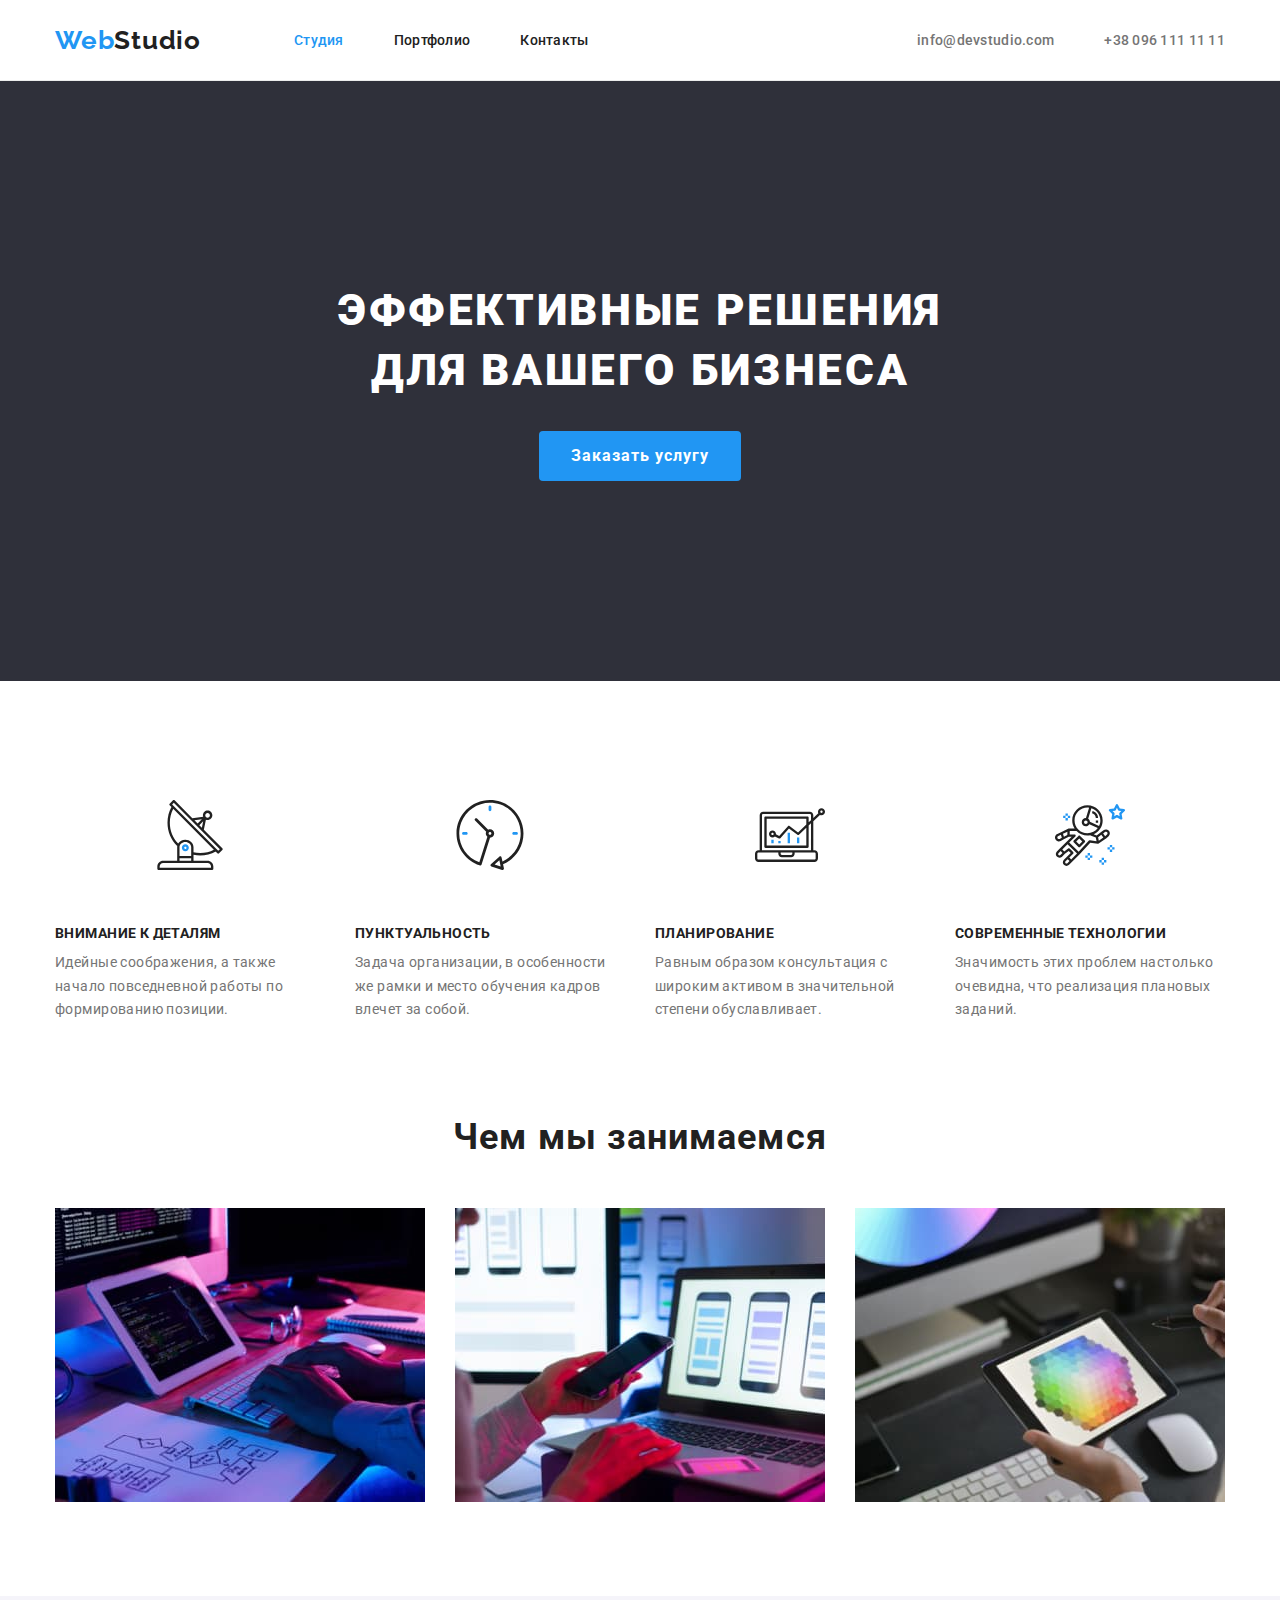
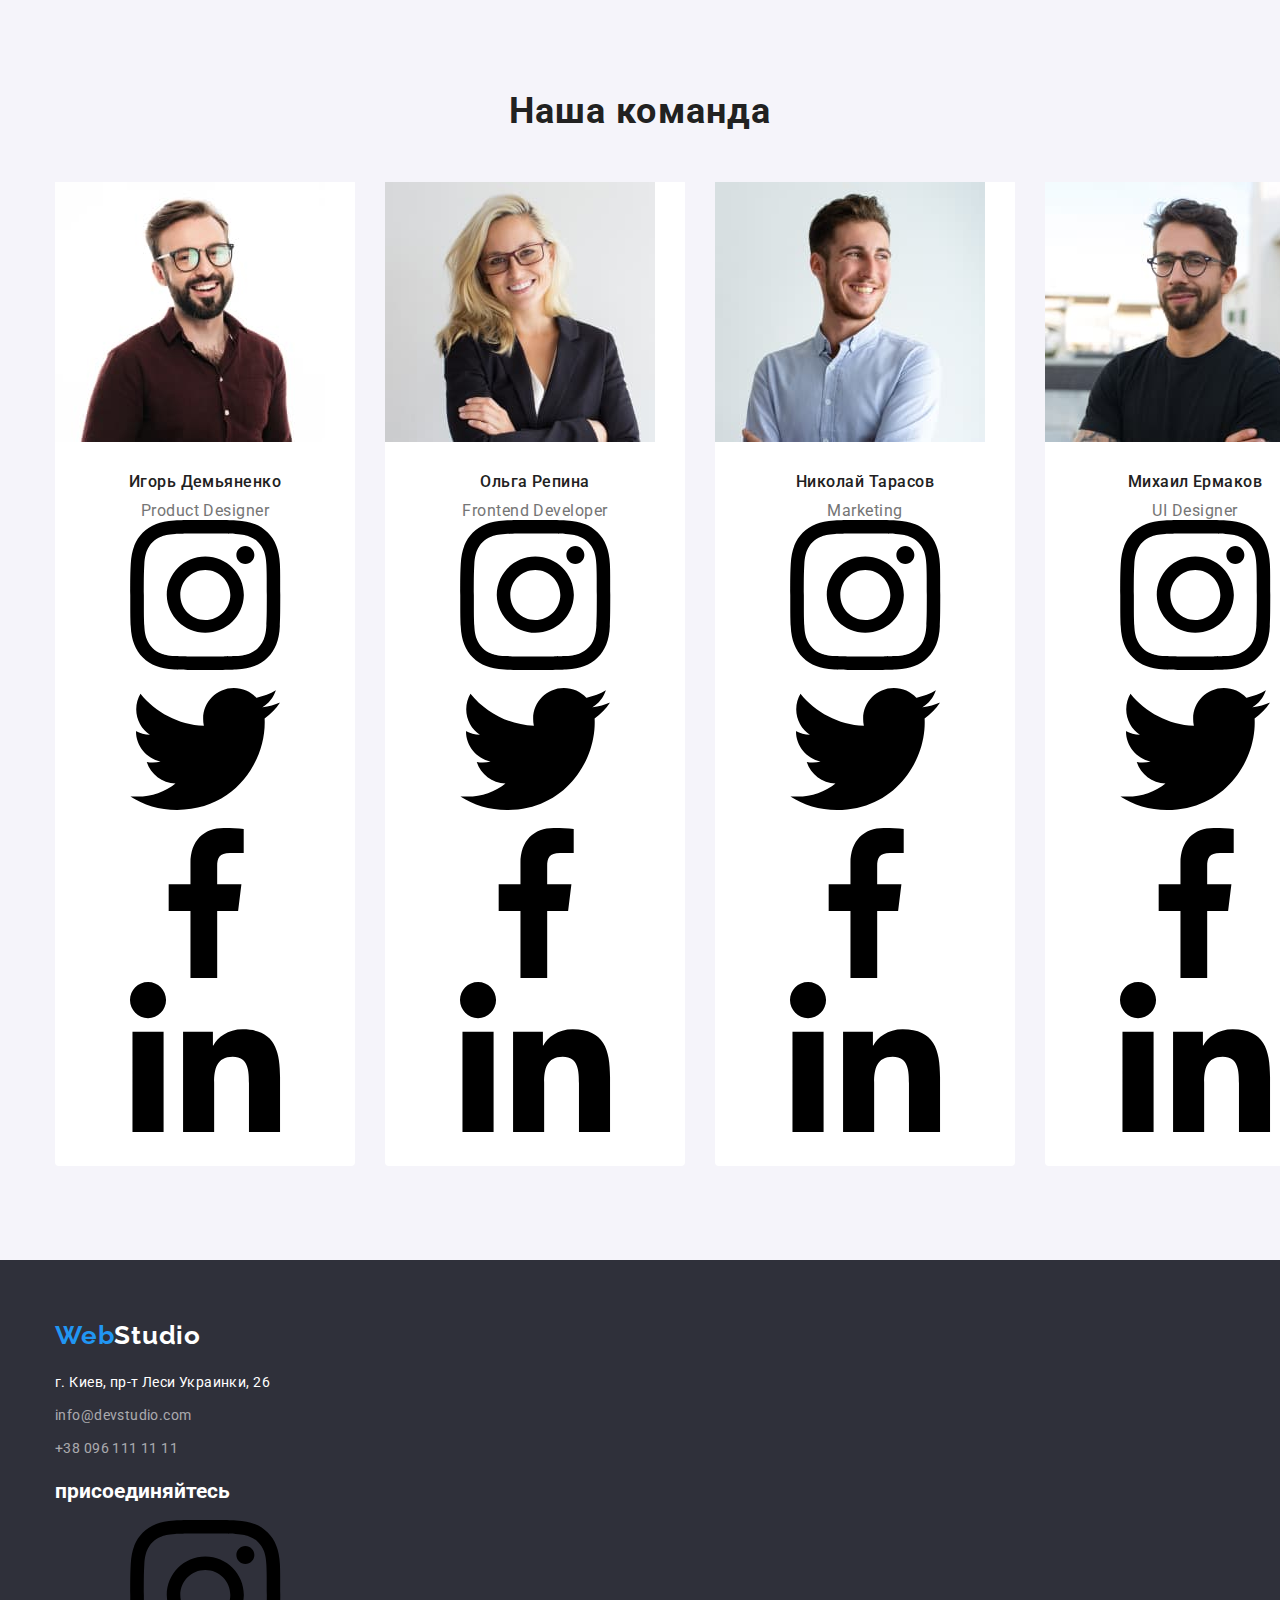
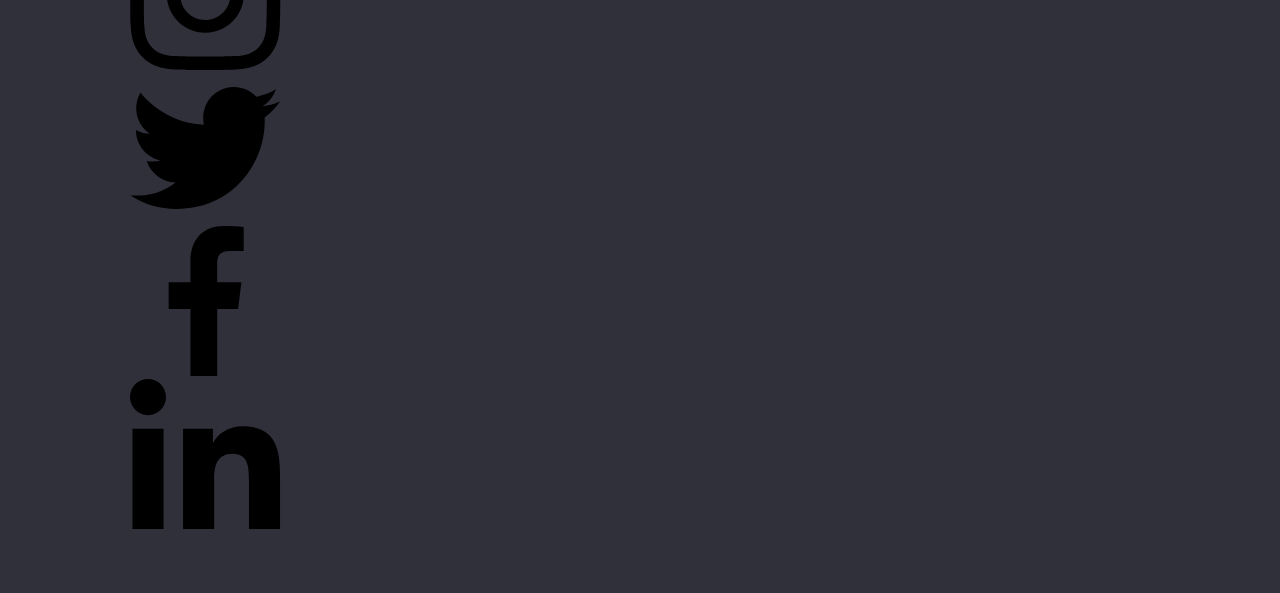
==== index.html @ d6e42e37 "Hero&skills" ====
<!DOCTYPE html>
<html lang="ru">
<head>
    <meta charset="UTF-8">
    <meta http-equiv="X-UA-Compatible" content="IE=edge">
    <meta name="viewport" content="width=device-width, initial-scale=1.0">
    <title>Студия</title>
    <link rel="preconnect" href="https://fonts.googleapis.com">
    <link rel="preconnect" href="https://fonts.gstatic.com" crossorigin>
    <link href="https://fonts.googleapis.com/css2?family=Raleway:wght@700&family=Roboto:wght@400;500;700;900&display=swap"
        rel="stylesheet">
    <link rel="stylesheet" href="https://cdnjs.cloudflare.com/ajax/libs/modern-normalize/1.1.0/modern-normalize.min.css">
        <link rel="stylesheet" href="./css/styles.css">
</head>
<body>
    
        <header class="page-header">
            <div class="header-container container">
            <nav class="site-nav">
                <a lang="en" class="logo-header link" href=""><span class="logo-first">Web</span>Studio</a>
                <ul class="header-list list">
                    <li class="header-item"><a href="" class="header-link link current">Студия</a></li>
                    <li class="header-item"><a href="./portfolio.html" class="header-link link">Портфолио</a></li>
                    <!--Можна зробити якір для Контактів щоб при натисканні перекидало вниз сторінки: <li><a href="#contacs">Контакты</a></li> -->
                    <li class="header-item"><a href="" class="header-link link">Контакты</a></li>
                </ul>
            </nav>
            <ul class="header-contacts-list list">
                <li class="header-contacts-item"><a href="mailto:info@devstudio.com"
                        class="header-contacts-mail link">info@devstudio.com</a></li>
                <li class="header-contacts-item"><a href="tel:+380961111111" class="header-contacts-tel link">+38 096 111 11
                        11</a></li>
            </ul>
            </div>
        </header>
    <main>
        <!-- Hero -->
        <section class="hero">
            <!-- ЧИ Є ПОТРЕБА КОНТЕНТ ГЕРОЯ ОБГОРТАТИ В DIV? -->
            <div class="container">
                            <h1 class="hero-title">Эффективные решения для вашего бизнеса</h1>
                            <button type="button" class="order-btn">Заказать услугу</button>
            </div>
        </section>
        <section class="skills section">
        <div class="container">
                <h2 class="skills-title visually-hidden">Особенности</h2>
                <ul class="skills-list list">
                    <li class="skills-item">
                        <div class="skills__icon-box">
                            <svg class="skills-icon">
                                <use href="./images/icons.svg#icon-antenna">
                                </use>
                            </svg>
                        </div>
                        <h3 class="skiils-title">Внимание к деталям</h3>
                        <p class="skills-text">Идейные соображения, а также начало повседневной работы по формированию позиции.</p>
                    </li>
                    <li class="skills-item">
                        <div class="skills__icon-box">
                            <svg class="skills-icon">
                                <use href="./images/icons.svg#icon-clock">
                                </use>
                            </svg>
                        </div>
                        <h3 class="skiils-title">Пунктуальность</h3>
                        <p class="skills-text">Задача организации, в особенности же рамки и место обучения кадров влечет за собой.</p>
                    </li>
                    <li class="skills-item">
                        <div class="skills__icon-box">
                            <svg class="skills-icon">
                                <use href="./images/icons.svg#icon-diagram">
                                </use>
                            </svg>
                        </div>
                        <h3 class="skiils-title">Планирование</h3>
                        <p class="skills-text">Равным образом консультация с широким активом в значительной степени обуславливает.</p>
                    </li>
                    <li class="skills-item">
                        <div class="skills__icon-box">
                            <svg class="skills-icon">
                                <use href="./images/icons.svg#icon-astronaut">
                                </use>
                            </svg>
                        </div>
                        <h3 class="skiils-title">Современные технологии</h3>
                        <p class="skills-text">Значимость этих проблем настолько очевидна, что реализация плановых заданий.</p>
                    </li>
                </ul>
        </div>
        </section>
            <section class="about section">
            <div class="container">
                    <h2 class="about-title">Чем мы занимаемся</h2>
                    <ul class="about-list list">
                        <li class="about-item"><img class="about-img" src="./images/working/img-1.jpg" alt="программист работает на ПК"
                                width="370" height="294">
                        </li>
                        <li class="about-item"><img class="about-img" src="./images/working/img-2.jpg"
                                alt="дизайнер разрабатывает приложение для смартфона" width="370" height="294">
                        </li>
                        <li class="about-item"><img class="about-img" src="./images/working/img-3.jpg"
                                alt="веб-дизайнер работает с графическим планшетом" width="370" height="294">
                        </li>
                    </ul>
            </div>
            </section>
            <section class="team section">
            <div class="container">
                    <h2 class="team-title">Наша команда</h2>
                    <ul class="team-list list">
                        <li class="team-item">
                            <img class="team-img" src="./images/masters/master-img-1.jpg" alt="Фото Игоря Демьяненко" width="270"
                                height="260">
                                <div class="team-text">
                                    <h3 class="team-member">Игорь Демьяненко</h3>
                                    <p class="team-position" lang="en">Product Designer</p>
                                    <ul class="team__socials-list list">
                                        <li class="team__socials-item">
                                            <a href="" class="team__socials-link">
                                                <svg class="team__socials-icon">
                                                    <use href="./images/icons.svg#icon-instagram">
                                                    </use>
                                                </svg>
                                            </a>
                                        </li>
                                        <li class="team__socials-item">
                                            <a href="" class="team__socials-link">
                                                <svg class="team__socials-icon">
                                                    <use href="./images/icons.svg#icon-twitter">
                                                    </use>
                                                </svg>
                                            </a>
                                        </li>
                                        <li class="team__socials-item">
                                            <a href="" class="team__socials-link">
                                                <svg class="team__socials-icon">
                                                    <use href="./images/icons.svg#icon-facebook">
                                                    </use>
                                                </svg>
                                            </a>
                                        </li>
                                        <li class="team__socials-item">
                                            <a href="" class="team__socials-link">
                                                <svg class="team__socials-icon">
                                                    <use href="./images/icons.svg#icon-linkedin">
                                                    </use>
                                                </svg>
                                            </a>
                                        </li>
                                    </ul>
                                </div>
                        </li>
                        <li class="team-item">
                            <img class="team-img" src="./images/masters/master-img-2.jpg" alt="Фото Ольги Репиной" width="270" height="260">
                            <div class="team-text">
                                <h3 class="team-member">Ольга Репина</h3>
                                <p class="team-position" lang="en">Frontend Developer</p>
                                <ul class="team__socials-list list">
                                    <li class="team__socials-item">
                                        <a href="" class="team__socials-link">
                                            <svg class="team__socials-icon">
                                                <use href="./images/icons.svg#icon-instagram">
                                                </use>
                                            </svg>
                                        </a>
                                    </li>
                                    <li class="team__socials-item">
                                        <a href="" class="team__socials-link">
                                            <svg class="team__socials-icon">
                                                <use href="./images/icons.svg#icon-twitter">
                                                </use>
                                            </svg>
                                        </a>
                                    </li>
                                    <li class="team__socials-item">
                                        <a href="" class="team__socials-link">
                                            <svg class="team__socials-icon">
                                                <use href="./images/icons.svg#icon-facebook">
                                                </use>
                                            </svg>
                                        </a>
                                    </li>
                                    <li class="team__socials-item">
                                        <a href="" class="team__socials-link">
                                            <svg class="team__socials-icon">
                                                <use href="./images/icons.svg#icon-linkedin">
                                                </use>
                                            </svg>
                                        </a>
                                    </li>
                                </ul>
                            </div>
                        </li>
                        <li class="team-item">
                            <img class="team-img" src="./images/masters/master-img-3.jpg" alt="Фото Николая Тарасова" width="270"
                                height="260">
                                <div class="team-text">
                                    <h3 class="team-member">Николай Тарасов</h3>
                                    <p class="team-position" lang="en">Marketing</p>
                                   <ul class="team__socials-list list">
                                       <li class="team__socials-item">
                                           <a href="" class="team__socials-link">
                                               <svg class="team__socials-icon" >
                                                   <use href="./images/icons.svg#icon-instagram">
                                            </use>
                                        </svg>
                                           </a>
                                       </li>
                                    <li class="team__socials-item">
                                        <a href="" class="team__socials-link">
                                            <svg class="team__socials-icon">
                                                <use href="./images/icons.svg#icon-twitter">
                                                </use>
                                            </svg>
                                        </a>
                                    </li>
                                    <li class="team__socials-item">
                                        <a href="" class="team__socials-link">
                                            <svg class="team__socials-icon">
                                                <use href="./images/icons.svg#icon-facebook">
                                                </use>
                                            </svg>
                                        </a>
                                    </li>
                                    <li class="team__socials-item">
                                        <a href="" class="team__socials-link">
                                            <svg class="team__socials-icon">
                                                <use href="./images/icons.svg#icon-linkedin">
                                                </use>
                                            </svg>
                                        </a>
                                    </li>
                                   </ul>
                                </div>
                        </li>
                        <li class="team-item">
                            <img class="team-img" src="./images/masters/master-img-4.jpg" alt="Фото Михаила Ермакова" width="270"
                                height="260">
                                <div class="team-text">
                                    <h3 class="team-member">Михаил Ермаков</h3>
                                    <p class="team-position" lang="en">UI Designer</p>
                                    <ul class="team__socials-list list">
                                        <li class="team__socials-item">
                                            <a href="" class="team__socials-link">
                                                <svg class="team__socials-icon">
                                                    <use href="./images/icons.svg#icon-instagram">
                                                    </use>
                                                </svg>
                                            </a>
                                        </li>
                                        <li class="team__socials-item">
                                            <a href="" class="team__socials-link">
                                                <svg class="team__socials-icon">
                                                    <use href="./images/icons.svg#icon-twitter">
                                                    </use>
                                                </svg>
                                            </a>
                                        </li>
                                        <li class="team__socials-item">
                                            <a href="" class="team__socials-link">
                                                <svg class="team__socials-icon">
                                                    <use href="./images/icons.svg#icon-facebook">
                                                    </use>
                                                </svg>
                                            </a>
                                        </li>
                                        <li class="team__socials-item">
                                            <a href="" class="team__socials-link">
                                                <svg class="team__socials-icon">
                                                    <use href="./images/icons.svg#icon-linkedin">
                                                    </use>
                                                </svg>
                                            </a>
                                        </li>
                                    </ul>
                                </div>
                        </li>
                    </ul>
            </div>
            </section>
            <!-- <section class="clients section">
                <div class="container">
                    <h2 class="clients-title">Постоянные клиенты</h2>
                    <ul class="clients-list list">
                        <li class="clients__item">
                            <a href="" class="clients__link">
                                <svg class="clients__icon">
                                    <use href="./images/icons.svg#icon-Logo-1"></use>
                                </svg>
                            </a>
                        </li>

                    </ul>


                </div>
                

            </section> -->
    </main>
    <footer class="page-footer">
    <div class="footer-container container">
        <div class="footer_left-side">
            <a href="" lang="en" class="logo-footer link"> <span class="logo-first">Web</span>Studio</a>
            <!--якщо робився якір в хедері в "Контактах" тоді так: <address id="contacs"> -->
            <address class="footer-contacts">
                <ul class="footer-contacts-list list">
                    <li class="footer-contacts-item"><a href="https://goo.gl/maps/bQgyHGUpag5mXNvE6" target="_blank"
                            rel="noopener noreferrer" class="footer-adress link">г. Киев, пр-т Леси Украинки, 26</a></li>
                    <li class="footer-contacts-item"><a href="mailto:info@devstudio.com"
                            class="footer-link link">info@devstudio.com</a></li>
                    <li class="footer-contacts-item"><a href="tel:+380961111111" class="footer-link link">+38 096 111 11 11</a></li>
                </ul>
            </address>
        </div>
        <div class="footer_socials">
            <h2 class="footer__title">присоединяйтесь</h2>
            <ul class="footer__socials-list list">
                <li class="footer__socials-item">
                    <a href="" class="footer__socials-link">
                        <svg class="footer__socials-icon">
                            <use href="./images/icons.svg#icon-instagram">
                            </use>
                        </svg>
                    </a>
                </li>
                <li class="footer__socials-item">
                    <a href="" class="footer__socials-link">
                        <svg class="footer__socials-icon">
                            <use href="./images/icons.svg#icon-twitter">
                            </use>
                        </svg>
                    </a>
                </li>
                <li class="footer__socials-item">
                    <a href="" class="footer__socials-link">
                        <svg class="footer__socials-icon">
                            <use href="./images/icons.svg#icon-facebook">
                            </use>
                        </svg>
                    </a>
                </li>
                <li class="footer__socials-item">
                    <a href="" class="footer__socials-link">
                        <svg class="footer__socials-icon">
                            <use href="./images/icons.svg#icon-linkedin">
                            </use>
                        </svg>
                    </a>
                </li>
            </ul>
        </div>
            
    </div>
    </footer>
</body>
</html>
---- css/styles.css ----
:root {
  --accent-color: #2196f3;
  --primary-color: #212121;
  --secondary-color: #757575;
  --titles-color: #212121;
  --titles-light: #ffffff;
  --titles-light-transparency: rgba(255, 255, 255, 0.6);
  --portfolio-items-border: #eeeeee;
  --bgc-dark: #2f303a;
  --bgc-medium: #f5f4fa;
  --bgc-light: #ffffff;
  --bgc-btn-second: #188ce8;
}

body {
  /* width: 1600px; */
  color: var(--primary-color);
  font-family: 'Roboto', sans-serif;
  background-color: var(--bgc-light);
  font-size: 14px;
}
/* header,
section,
footer {
  outline: 2px dashed greenyellow;
} */

img {
  max-width: 100%;
  height: auto;
  display: block;
}
.section {
  padding-top: 94px;
  padding-bottom: 94px;
}

.list {
  list-style: none;
  margin-bottom: 0;
  margin-top: 0;
  padding: 0;
}

.link {
  text-decoration: none;
  color: inherit;
}

.link:hover,
.link:focus,
.logo:hover,
.logo:focus {
  color: var(--accent-color);
}

.page-header {
  border-bottom: 1px solid #ececec;
  /* padding-top: 24px; */
  /* padding-bottom: 25px; */
  background-color: var(--bgc-light);
  font-weight: 500;
  font-size: 14px;
  line-height: calc(16 / 14);
  letter-spacing: 0.02em;
}
.container {
  width: 1200px;
  margin: 0 auto;
  padding-left: 15px;
  padding-right: 15px;
  /* outline: 2px solid tomato; */
}

.header-container {
  display: flex;
  align-items: center;
  justify-content: space-between;
}

.site-nav {
  display: flex;
  align-items: center;
}

.header-list {
  display: flex;
  align-items: center;
}

.header-contacts-list {
  display: flex;
  align-items: center;
}

.header-contacts-item {
  padding-top: 32px;
  padding-bottom: 32px;
}

.header-contacts-item:not(:first-child) {
  margin-left: 50px;
}

.header-link {
  display: block;
  padding-top: 32px;
  padding-bottom: 32px;
  color: var(--primary-color);
}

.current {
  color: var(--accent-color);
}

/* .logo:hover {
  text-decoration: underline;
} */

.header-contacts-list {
  color: var(--secondary-color);
}
.header-contacts-mail,
.header-contacts-tel {
  display: block;
}

.logo-header,
.logo-footer {
  font-family: 'Raleway', sans-serif;
  font-weight: 700;
  font-size: 26px;
  line-height: calc(31 / 26);
  letter-spacing: 0.03em;
}
.logo-header {
  padding-top: 24px;
  padding-bottom: 24px;
  margin-right: 93px;
}

.logo-first {
  color: var(--accent-color);
}
.header-item:not(:last-child) {
  margin-right: 50px;
}

/* ГЕРОЙ */
.hero {
  padding-top: 200px;
  padding-bottom: 200px;
  background: var(--bgc-dark);
  text-align: center;
}
.hero .container {
  width: 699px;
}
.hero-title {
  margin-top: 0;
  margin-bottom: 30px;

  color: var(--titles-light);
  font-weight: 900;
  font-size: 44px;
  line-height: 1.36;
  letter-spacing: 0.06em;
  text-transform: uppercase;
  /* text-align: center; */
  /* background-color: tomato; */
}
.order-btn {
  display: inline-block;
  min-width: 200px;
  /* margin: 0px auto; ОСКІЛЬКИ ЦЕ ІНЛАЙН-БЛОК ЕЛЕМЕНТ ТО ЦЕНТРУВАННЯ  НАСЛІДУЄТЬСЯ ВІД БАТЬКІВСЬКОГО 'HERO'*/
  padding: 10px 32px;
  border: 0;
  border-radius: 4px;

  background-color: var(--accent-color);
  color: var(--titles-light);

  font-weight: 700;
  font-size: 16px;
  line-height: 1.87;
  /* display: flex; */
  /* text-align: center; */
  align-items: center;
  letter-spacing: 0.06em;
  cursor: pointer;
  font-family: inherit;
}
.order-btn:hover,
.order-btn:focus {
  background-color: var(--bgc-btn-second);
}

/* ОСОБЕННОСТИ */
.visually-hidden {
  position: absolute;
  white-space: nowrap;
  width: 1px;
  height: 1px;
  overflow: hidden;
  border: 0;
  padding: 0;
  clip: rect(0 0 0 0);
  clip-path: inset(50%);
  margin: -1px;
}
.skills,
.about {
  background-color: var(--bgc-light);
}
/* .skills {
  padding-top: 94px;
  padding-bottom: 94px;
} */

.skills-list {
  display: flex;
  /* justify-content: space-between; ЯК ВАРІАНТ - ТОДІ ЗАБРАТИ МАРДЖИНИ У SKILLS-ITEM*/
}

.skills-item {
  flex-basis: calc((100% - 3 * 30px) / 4);
  /* outline: 2px solid blueviolet; */
}

.skills-item:not(:last-child) {
  margin-right: 30px;
}

.skiils-title {
  margin-top: 0;
  margin-bottom: 10px;
  color: var(--titles-color);
  font-weight: 700;
  font-size: 14px;
  line-height: calc(16 / 14);
  letter-spacing: 0.03em;
  text-transform: uppercase;
}
.skills-text {
  margin: 0;
  color: var(--secondary-color);
  /* font-weight: 400; */
  font-size: 14px;
  line-height: 1.71;
  letter-spacing: 0.03em;
}

.skills__icon-box {
  display: flex;
  margin-bottom: 30px;
  height: 120px;
  border-radius: 4px;
  background-color: var(--skills-icon-bgc);
  align-items: center;
  justify-content: center;
}

.skills-icon {
  width: 70px;
  height: 70px;
}
/* ABOUT */
.about {
  padding-top: 0;
}

.about-title,
.team-title {
  margin-top: 0;
  margin-bottom: 50px;

  color: var(--titles-color);
  font-weight: 700;
  font-size: 36px;
  line-height: calc(42 / 36);
  text-align: center;
  letter-spacing: 0.03em;
}
.about-list {
  display: flex;
}
.about-item:not(:last-child) {
  margin-right: 30px;
}

/* КОМАНДА */
.team {
  /* padding-top: 94px;
  padding-bottom: 94px; */
  background-color: var(--bgc-medium);
}
.team-list {
  display: flex;
  /* justify-content: space-between; */
  font-size: 16px;
  line-height: calc(19 / 16);
  text-align: center;
  letter-spacing: 0.03em;
}
.team-item {
  /* flex-basis: 270px; чи потрібно задавати фіксовану ширину елемента списку якщо не задавати її через формулу?*/
  /* padding-bottom: 30px; */
  background-color: var(--bgc-light);
  border-radius: 0px 0px 4px 4px;
  /* outline: 1px solid blue; */
}
.team-item:not(:last-child) {
  margin-right: 30px;
}
.team-text {
  padding-top: 30px;
  padding-bottom: 30px;
}

/* .team-img {
  margin-bottom: 30px;
} */

.team-member {
  margin-top: 0;
  margin-bottom: 10px;
  color: var(--titles-color);
  font-weight: 500;
  font-size: inherit;
}
.team-position {
  margin: 0;
  /* font-weight: 400; */
  color: var(--secondary-color);
}

/* ФУТЕР */
.page-footer {
  padding-top: 60px;
  padding-bottom: 60px;
  background-color: var(--bgc-dark);

  text-decoration: none;
  color: var(--titles-light);
}
.logo-footer {
  display: inline-block;
  margin-bottom: 20px;
}
.footer-contacts {
  line-height: 1.71;
  /* font-weight: 400; */
  letter-spacing: 0.03em;
  font-style: normal;
  font-size: inherit;
}
.footer-contacts-item:not(:last-child) {
  margin-bottom: 9px;
}
.footer-link {
  color: var(--titles-light-transparency);
}
/* СТОРІНКА "ПОРТФОЛІО" */
/* КНОПКИ */
.portfolio-btn-list {
  display: flex;
  justify-content: center;
  margin-bottom: 50px;
}

.portfolio-btn-item:not(:last-child) {
  margin-right: 8px;
}

.portfolio-btn {
  border: 0;
  border-radius: 4px;
  padding: 6px 22px;
  background-color: var(--bgc-medium);
  color: var(--titles-color);
  font-weight: 500;
  font-size: 16px;
  line-height: 1.62;
  text-align: center;
  letter-spacing: 0.03em;
  cursor: pointer;
  font-family: inherit;
}

.portfolio-btn:hover,
.portfolio-btn:focus,
.current-btn {
  background-color: var(--accent-color);
  color: var(--bgc-light);
}
/* ПРИКЛАДИ РОБІТ */
.portfolio-cards-list {
  display: flex;
  margin-right: -30px;
  margin-bottom: -30px;
  flex-wrap: wrap;
}
.portfolio-item {
  flex-basis: calc(100% / 3 - 30px);
  margin-right: 30px;
  margin-bottom: 30px;
  background-color: var(--bgc-light);
}

.portfolio-cards-link {
  text-decoration: none;
}
/* .portfolio-cards-link:hover,
.portfolio-cards-link:focus {
  text-decoration: underline;
} */

.cards-text {
  padding: 20px 24px;
  border-left: 1px solid var(--portfolio-items-border);
  border-right: 1px solid var(--portfolio-items-border);
  border-bottom: 1px solid var(--portfolio-items-border);
  /* outline: 1px solid orange; */
}

.portfolio-cards-titles {
  margin-top: 0;
  margin-bottom: 4px;
  color: var(--titles-color);
  font-weight: 700;
  font-size: 18px;
  line-height: 2;
  letter-spacing: 0.06em;
}

.portfolio-cards-description {
  margin: 0;
}

.portfolio-cards-list .portfolio-cards-description {
  color: var(--secondary-color);
  font-weight: 400;
  font-size: 16px;
  line-height: 1.87;
  letter-spacing: 0.03em;
}
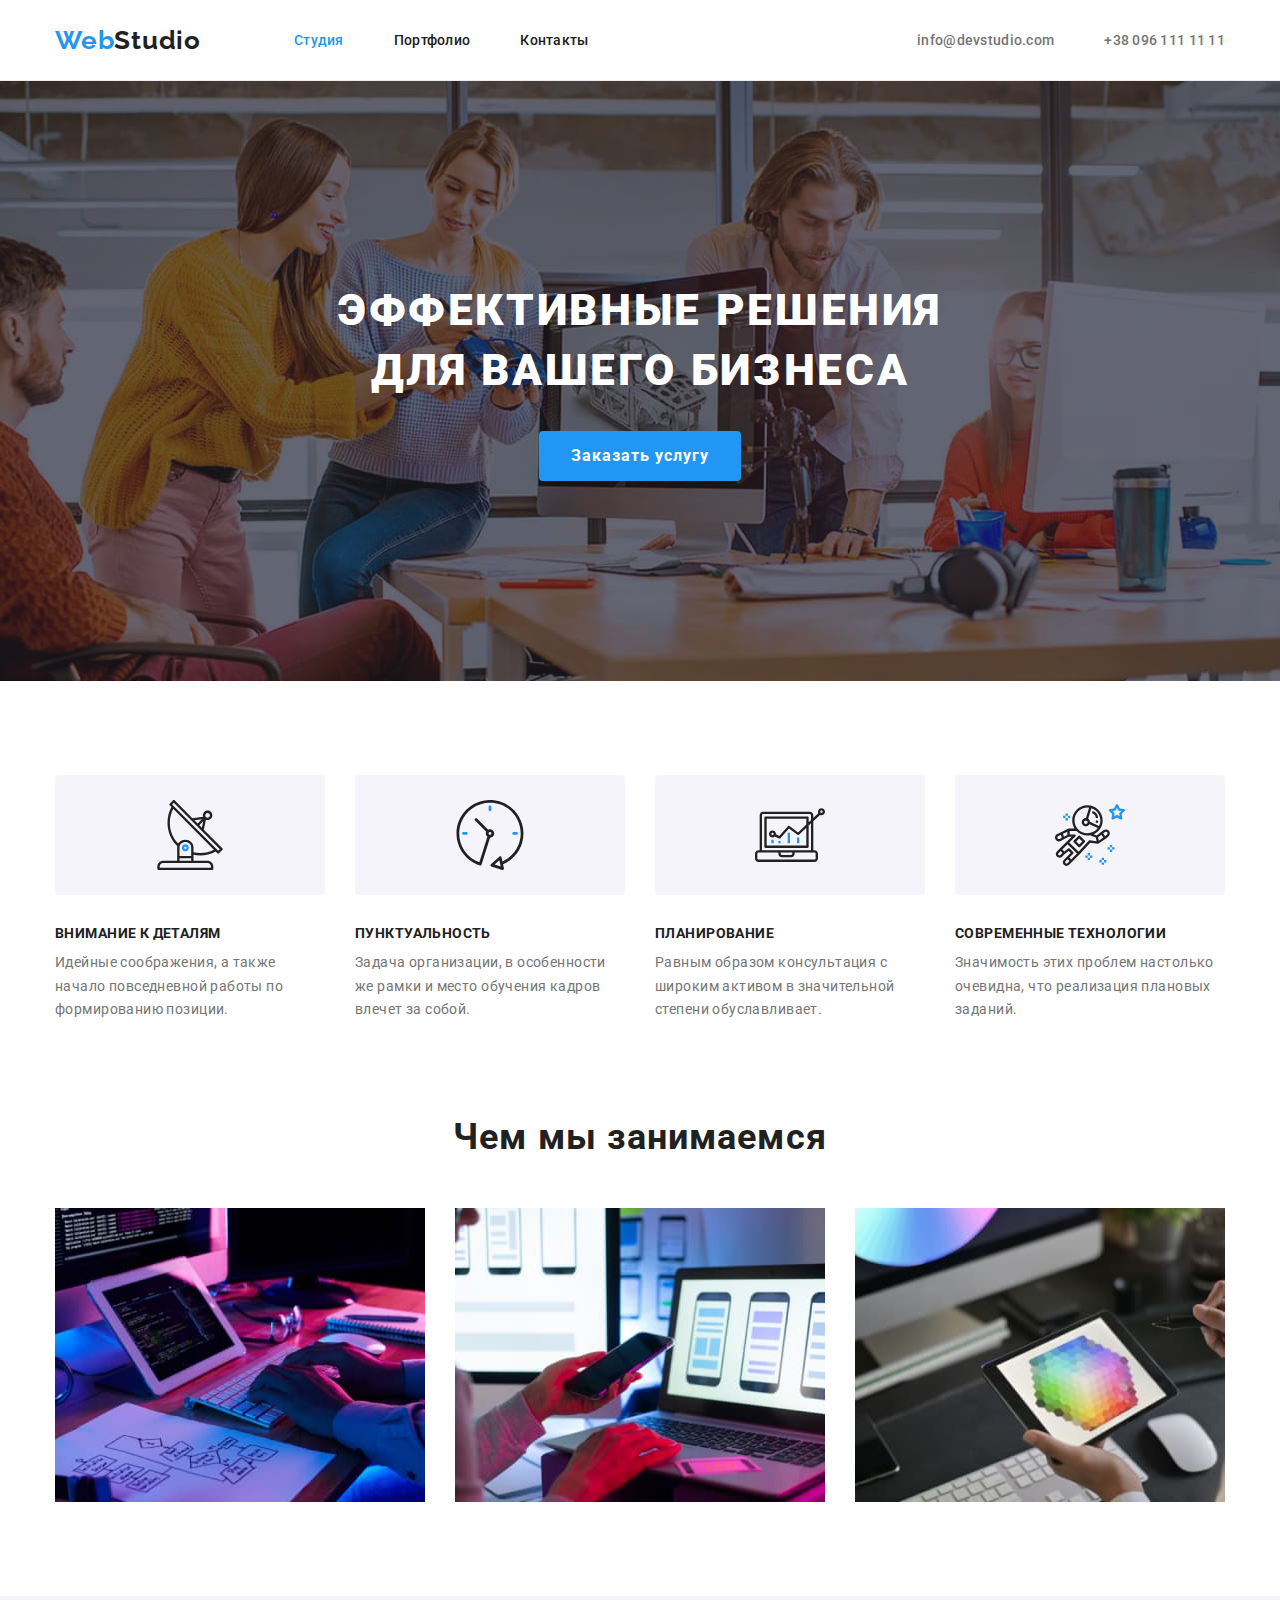
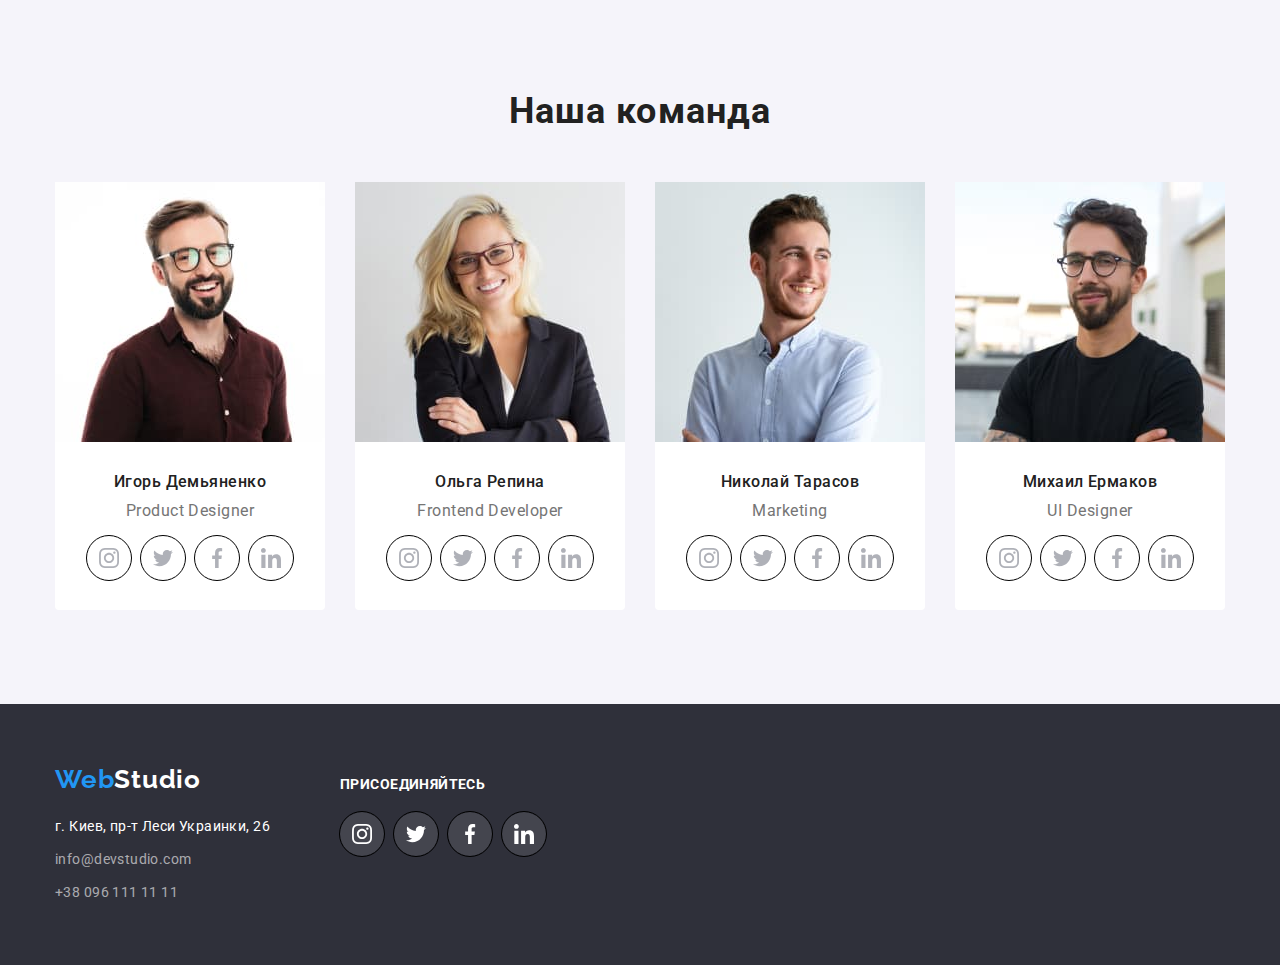
==== commit 89e19782: "Clients section separated" ====
--- a/index.html
+++ b/index.html
@@ -279,25 +279,6 @@
                     </ul>
             </div>
             </section>
-            <!-- <section class="clients section">
-                <div class="container">
-                    <h2 class="clients-title">Постоянные клиенты</h2>
-                    <ul class="clients-list list">
-                        <li class="clients__item">
-                            <a href="" class="clients__link">
-                                <svg class="clients__icon">
-                                    <use href="./images/icons.svg#icon-Logo-1"></use>
-                                </svg>
-                            </a>
-                        </li>
-
-                    </ul>
-
-
-                </div>
-                
-
-            </section> -->
     </main>
     <footer class="page-footer">
     <div class="footer-container container">
--- a/css/styles.css
+++ b/css/styles.css
@@ -6,10 +6,14 @@
   --titles-light: #ffffff;
   --titles-light-transparency: rgba(255, 255, 255, 0.6);
   --portfolio-items-border: #eeeeee;
+  --skills-icon-bgc: #f5f4fa;
   --bgc-dark: #2f303a;
   --bgc-medium: #f5f4fa;
   --bgc-light: #ffffff;
   --bgc-btn-second: #188ce8;
+  --icon-primary: #afb1b8;
+  --bgc-footer-socials: rgba(255, 255, 255, 0.1);
+  --clients-link: #afb1b8;
 }
 
 body {
@@ -150,9 +154,18 @@
 .hero {
   padding-top: 200px;
   padding-bottom: 200px;
-  background: var(--bgc-dark);
+  /* max-width: 1600px; */
+
+  background-color: var(--bgc-dark);
+  background-image: linear-gradient(rgba(47, 48, 58, 0.4), rgba(47, 48, 58, 0.4)),
+    url(../images/hero/hero_bgimg.jpg);
+  background-repeat: no-repeat;
+  background-position: center;
+  background-size: 1600px;
+
   text-align: center;
 }
+
 .hero .container {
   width: 699px;
 }
@@ -227,6 +240,16 @@
   /* outline: 2px solid blueviolet; */
 }
 
+.skills__icon-box {
+  display: flex;
+  margin-bottom: 30px;
+  height: 120px;
+  border-radius: 4px;
+  background-color: var(--skills-icon-bgc);
+  align-items: center;
+  justify-content: center;
+}
+
 .skills-item:not(:last-child) {
   margin-right: 30px;
 }
@@ -270,7 +293,8 @@
 }
 
 .about-title,
-.team-title {
+.team-title,
+.clients-title {
   margin-top: 0;
   margin-bottom: 50px;
 
@@ -329,9 +353,93 @@
   font-size: inherit;
 }
 .team-position {
-  margin: 0;
+  margin: 0 0 16px 0;
   /* font-weight: 400; */
   color: var(--secondary-color);
+}
+
+.team__socials-list {
+  display: flex;
+  justify-content: center;
+}
+
+.team__socials-item:not(:last-child) {
+  margin-right: 10px;
+}
+
+.team__socials-link,
+.footer__socials-link {
+  outline: 1px solid black;
+  display: flex;
+  align-items: center;
+  justify-content: center;
+  width: 44px;
+  height: 44px;
+  border-radius: 50%;
+}
+
+.team__socials-link {
+  background-color: var(--bgc-light);
+}
+
+.team__socials-link:hover,
+.footer__socials-link:hover,
+.team__socials-link:focus,
+.footer__socials-link:focus {
+  background-color: var(--accent-color);
+}
+
+.team__socials-link:hover .team__socials-icon,
+.team__socials-link:focus .team__socials-icon {
+  fill: var(--titles-light);
+}
+
+.team__socials-icon,
+.footer__socials-icon {
+  width: 20px;
+  height: 20px;
+}
+
+.team__socials-icon {
+  fill: var(--icon-primary);
+}
+
+/* КЛІЄНТИ */
+.clients__list {
+  display: flex;
+}
+.clients__item {
+  flex-basis: calc((100% - 5 * 30px) / 6);
+}
+
+.clients__item:not(:last-child) {
+  margin-right: 30px;
+}
+
+.clients__link {
+  display: flex;
+  height: 92px;
+  border: 1px solid var(--clients-link);
+  border-radius: 4px;
+  align-items: center;
+  justify-content: center;
+}
+.clients__link:hover,
+.clients__link:focus {
+  border-color: var(--accent-color);
+}
+
+.clients__icon {
+  width: 106px;
+  height: 60px;
+  fill: var(--icon-primary);
+
+  /* padding: 16px 32px; */
+}
+
+.clients__link:hover .clients__icon,
+.clients__link:focus .clients__icon {
+  fill: var(--accent-color);
 }
 
 /* ФУТЕР */
@@ -343,6 +451,15 @@
   text-decoration: none;
   color: var(--titles-light);
 }
+
+.footer-container {
+  display: flex;
+}
+
+.footer_left-side {
+  margin-right: 70px;
+}
+
 .logo-footer {
   display: inline-block;
   margin-bottom: 20px;
@@ -360,6 +477,34 @@
 .footer-link {
   color: var(--titles-light-transparency);
 }
+
+.footer_socials {
+  padding-top: 12px;
+  width: 206px;
+}
+
+.footer__title {
+  margin-top: 0;
+  margin-bottom: 20px;
+  text-transform: uppercase;
+  font-size: 14px;
+  line-height: calc(16 / 14);
+  letter-spacing: 0.03em;
+}
+
+.footer__socials-list {
+  display: flex;
+  justify-content: space-between;
+}
+
+.footer__socials-link {
+  background-color: var(--bgc-footer-socials);
+}
+
+.footer__socials-icon {
+  fill: var(--bgc-light);
+}
+
 /* СТОРІНКА "ПОРТФОЛІО" */
 /* КНОПКИ */
 .portfolio-btn-list {
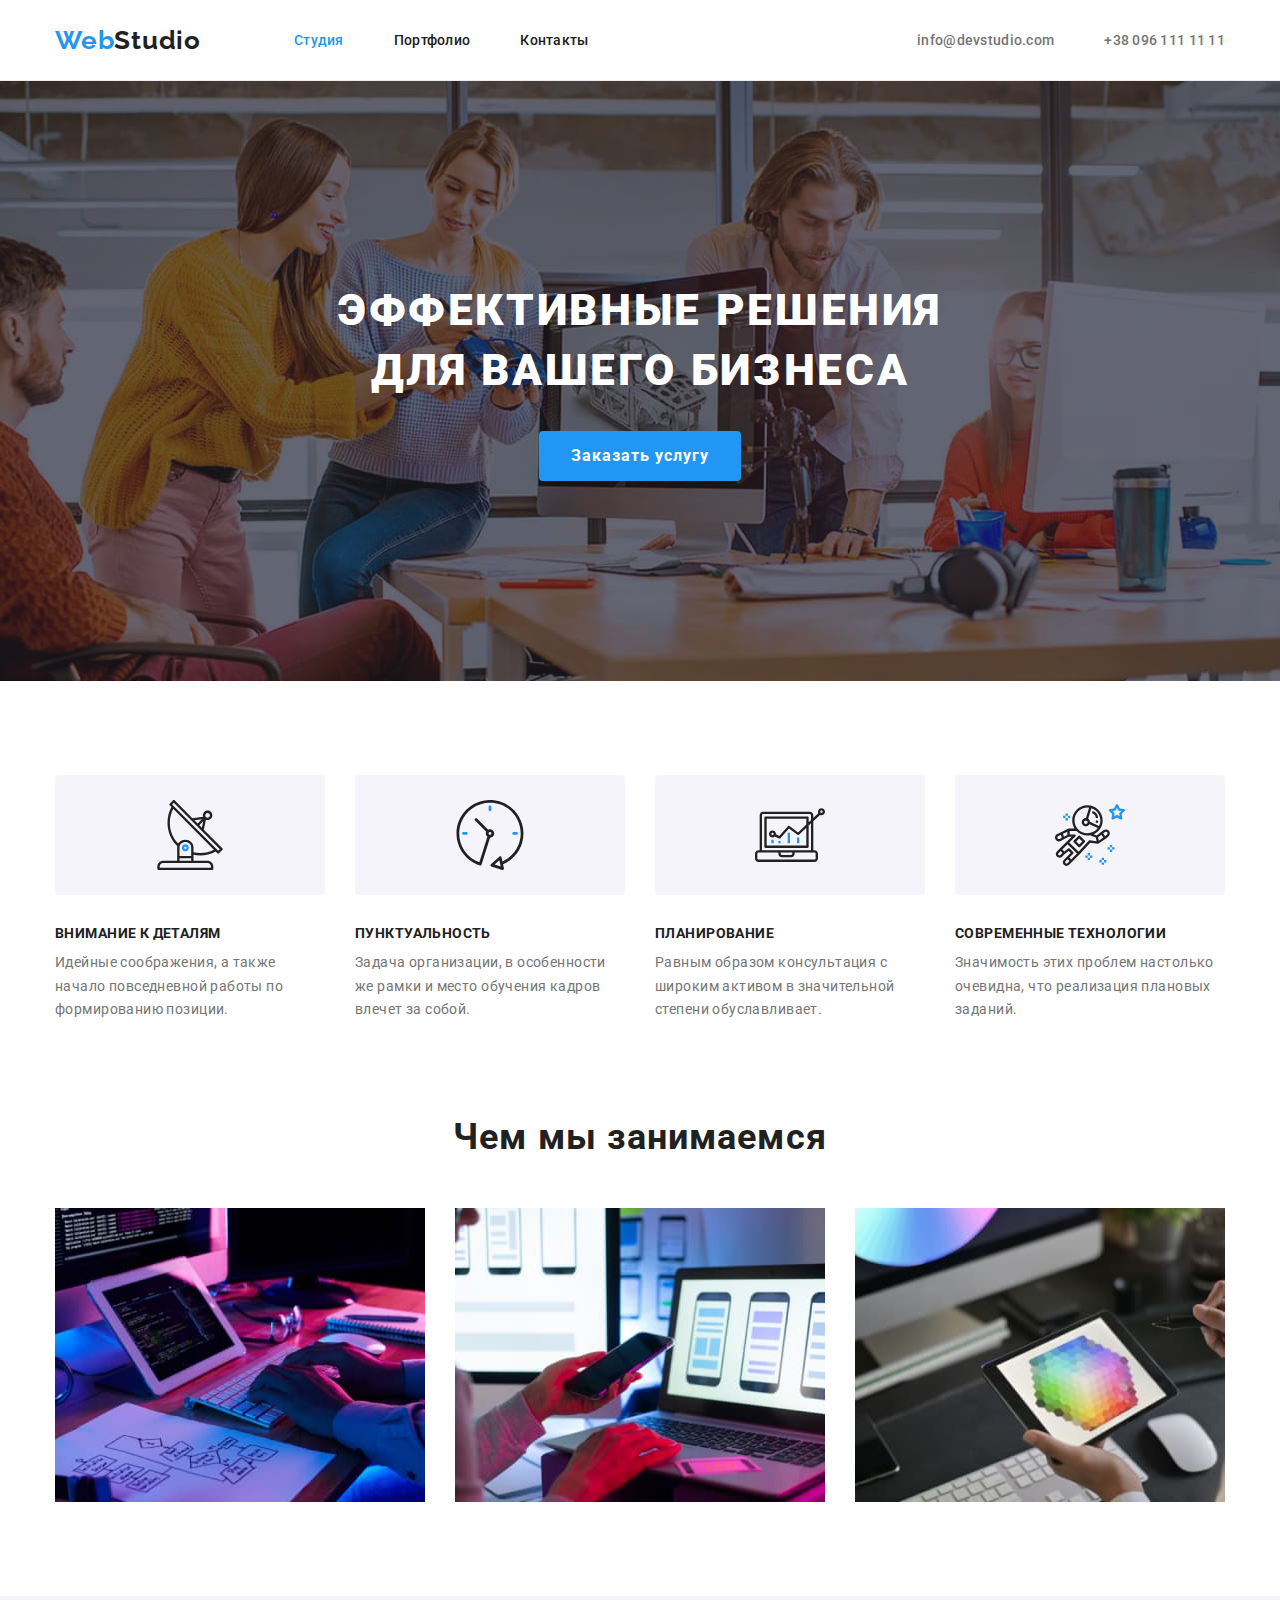
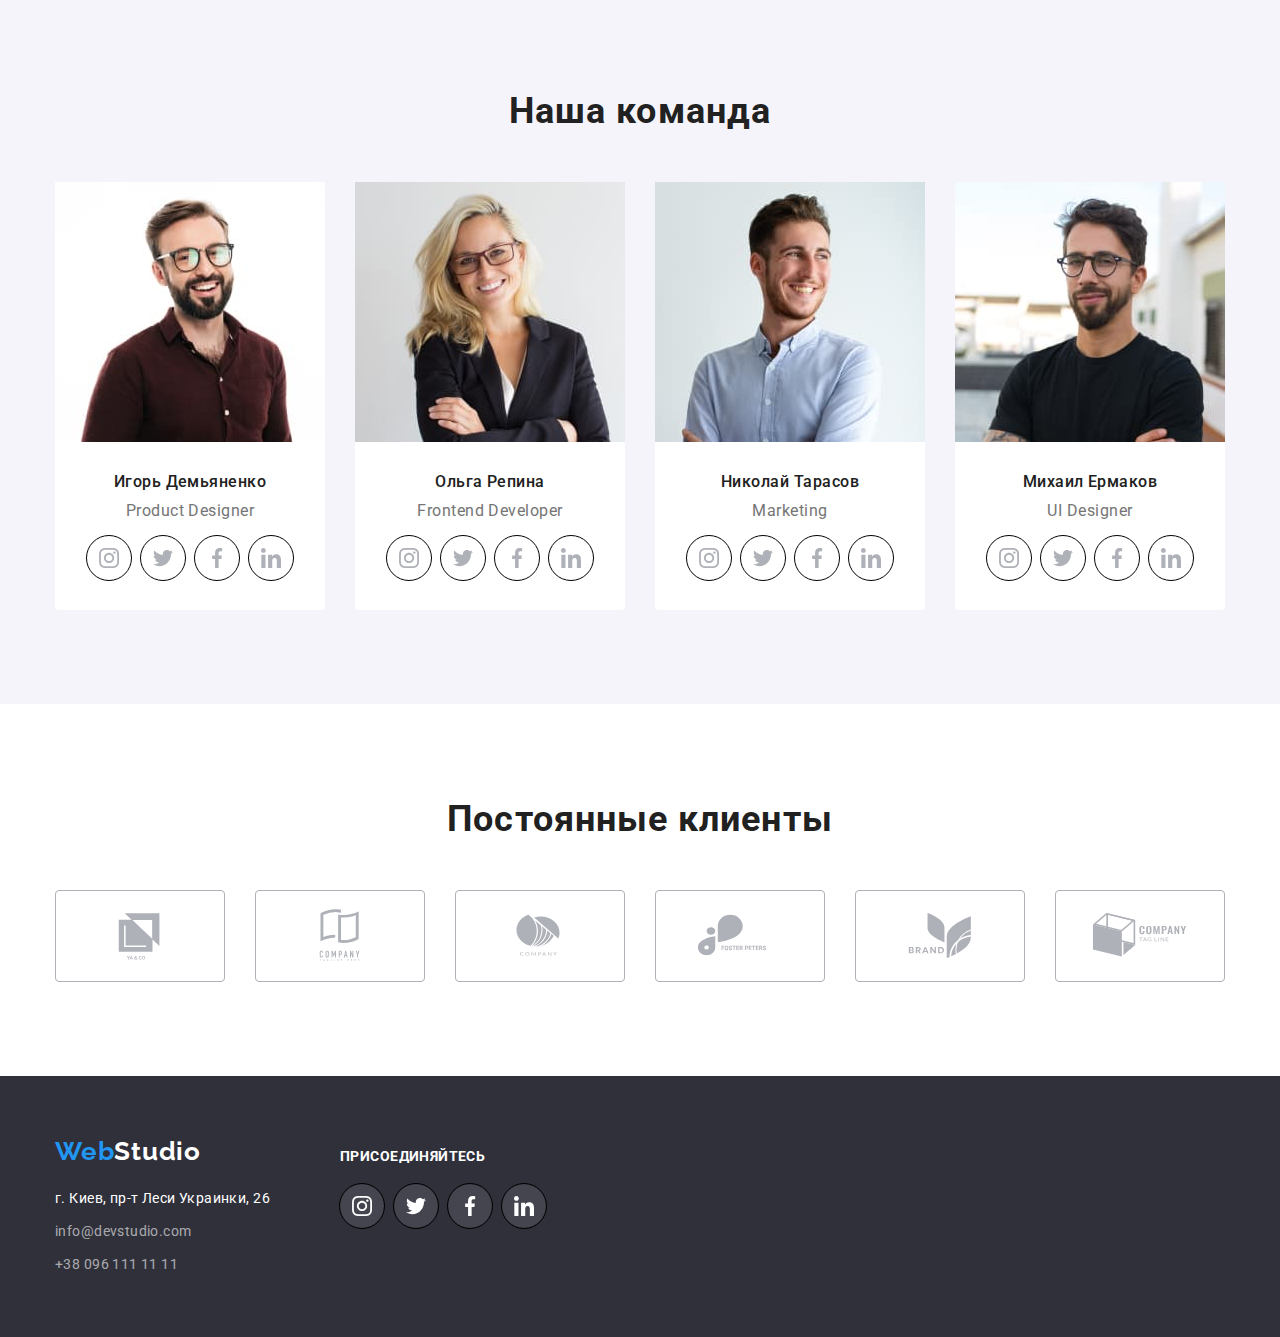
==== commit 22d5adfa: "Clients completed" ====
--- a/index.html
+++ b/index.html
@@ -279,6 +279,54 @@
                     </ul>
             </div>
             </section>
+            <section class="clients section">
+                <div class="container">
+                    <h2 class="clients-title">Постоянные клиенты</h2>
+                    <ul class="clients__list list">
+                        <li class="clients__item">
+                            <a href="" class="clients__link">
+                                <svg class="clients__icon">
+                                    <use href="./images/icons.svg#icon-Logo-1"></use>
+                                </svg>
+                            </a>
+                        </li>
+                        <li class="clients__item">
+                            <a href="" class="clients__link">
+                                <svg class="clients__icon">
+                                    <use href="./images/icons.svg#icon-Logo-2"></use>
+                                </svg>
+                            </a>
+                        </li>
+                        <li class="clients__item">
+                            <a href="" class="clients__link">
+                                <svg class="clients__icon">
+                                    <use href="./images/icons.svg#icon-Logo-3"></use>
+                                </svg>
+                            </a>
+                        </li>
+                        <li class="clients__item">
+                            <a href="" class="clients__link">
+                                <svg class="clients__icon">
+                                    <use href="./images/icons.svg#icon-Logo-4"></use>
+                                </svg>
+                            </a>
+                        </li>
+                        <li class="clients__item">
+                            <a href="" class="clients__link">
+                                <svg class="clients__icon">
+                                    <use href="./images/icons.svg#icon-Logo-5"></use>
+                                </svg>
+                            </a>
+                        </li>
+                        <li class="clients__item">
+                            <a href="" class="clients__link">
+                                <svg class="clients__icon">
+                                    <use href="./images/icons.svg#icon-Logo-6"></use>
+                                </svg>
+                            </a>
+                        </li>
+                    </ul>
+            </section>
     </main>
     <footer class="page-footer">
     <div class="footer-container container">
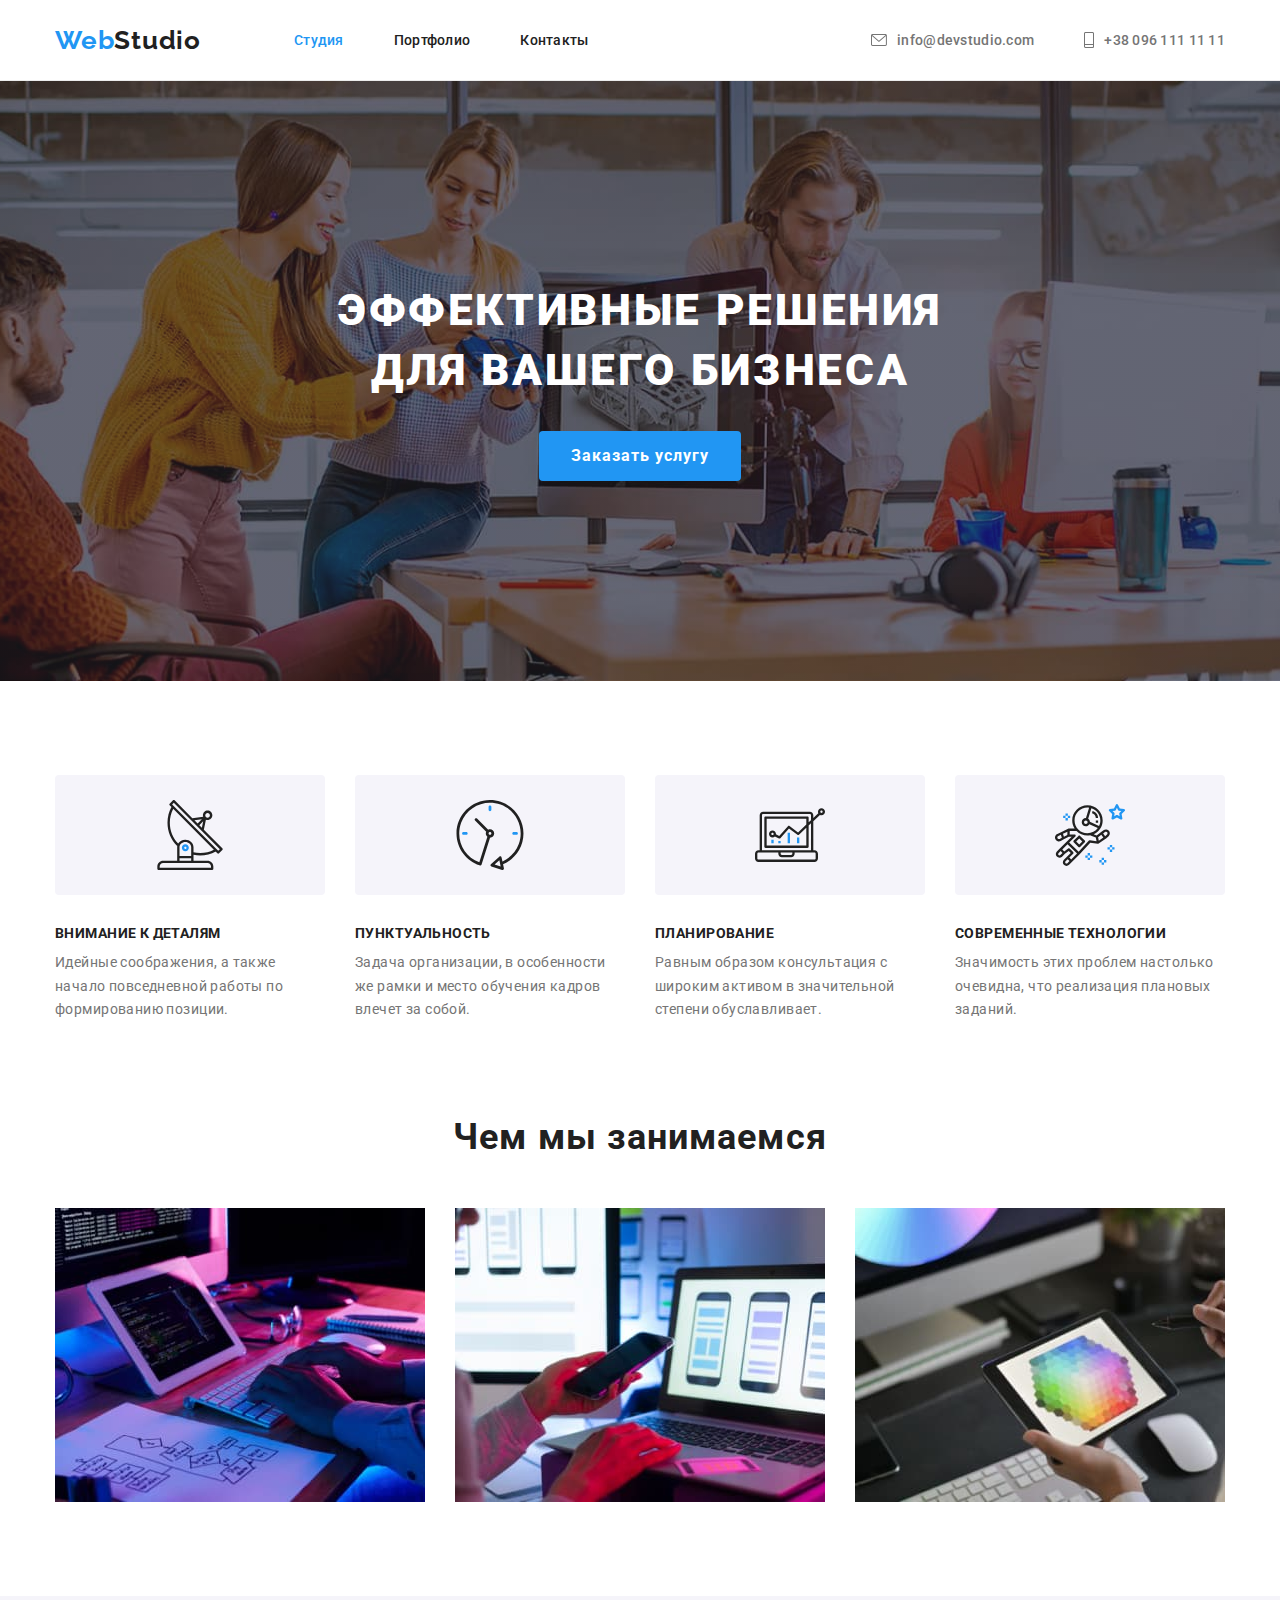
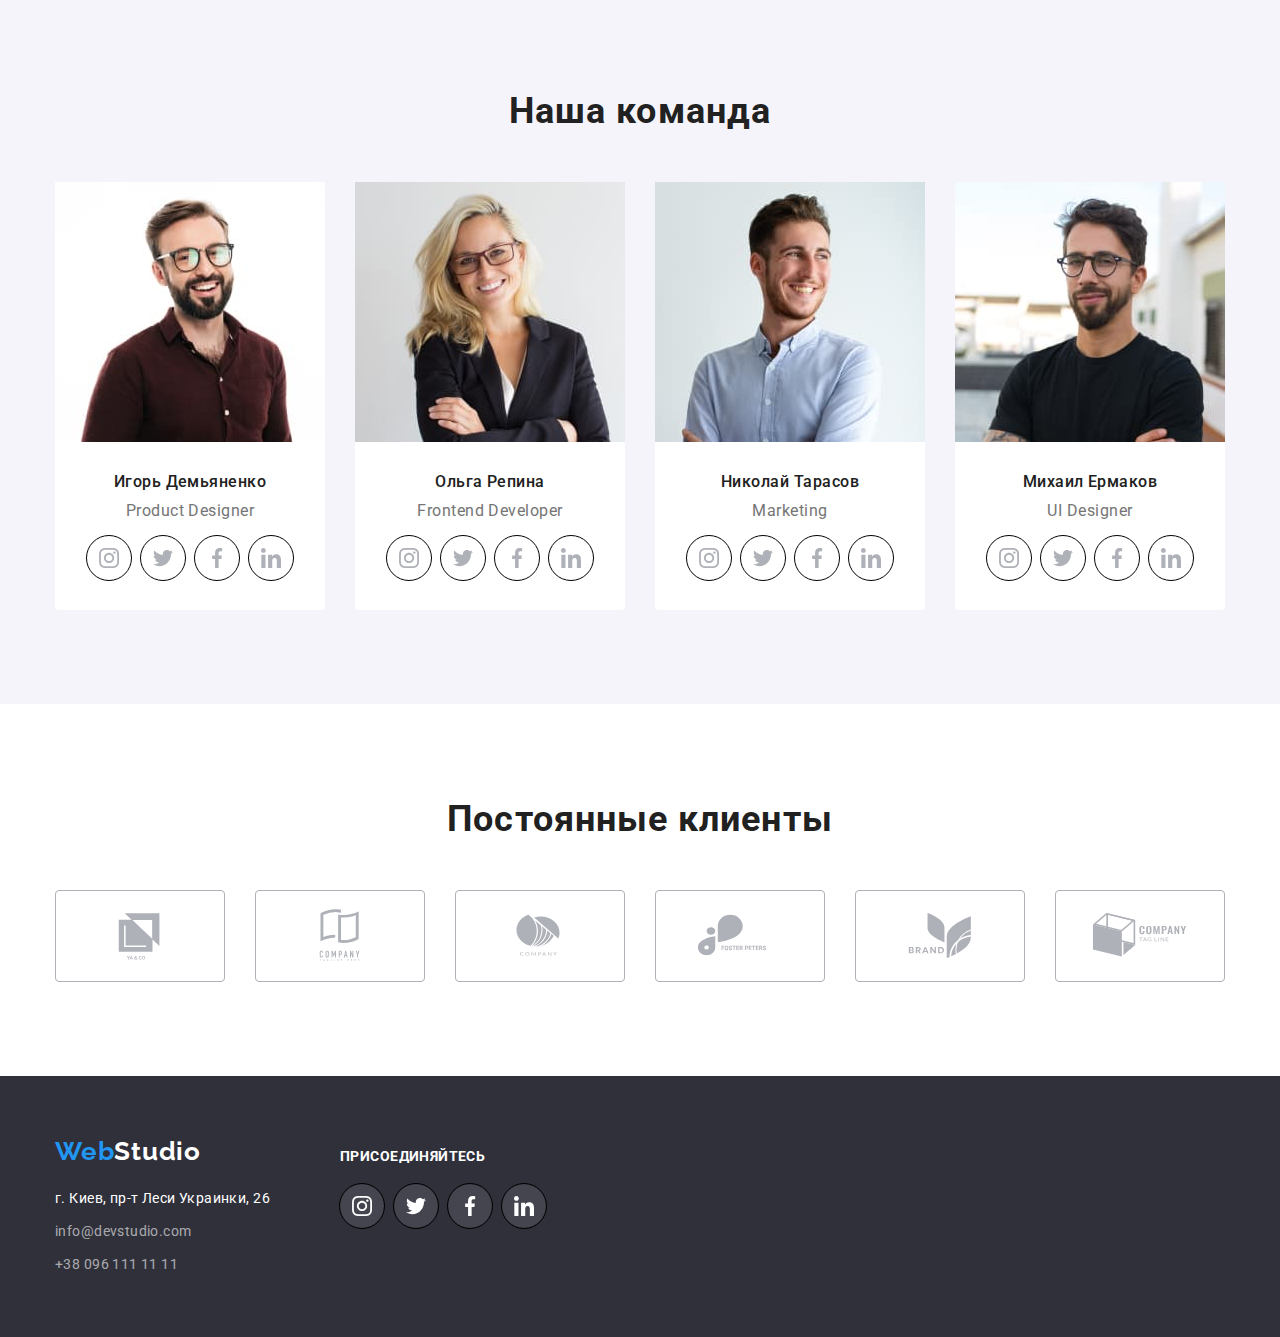
==== commit 168e9b4b: "header complete" ====
--- a/index.html
+++ b/index.html
@@ -16,21 +16,32 @@
     
         <header class="page-header">
             <div class="header-container container">
-            <nav class="site-nav">
-                <a lang="en" class="logo-header link" href=""><span class="logo-first">Web</span>Studio</a>
-                <ul class="header-list list">
-                    <li class="header-item"><a href="" class="header-link link current">Студия</a></li>
-                    <li class="header-item"><a href="./portfolio.html" class="header-link link">Портфолио</a></li>
-                    <!--Можна зробити якір для Контактів щоб при натисканні перекидало вниз сторінки: <li><a href="#contacs">Контакты</a></li> -->
-                    <li class="header-item"><a href="" class="header-link link">Контакты</a></li>
+                <nav class="site-nav">
+                    <a lang="en" class="logo-header link" href=""><span class="logo-first">Web</span>Studio</a>
+                    <ul class="header-list list">
+                        <li class="header-item"><a href="" class="header-link link current">Студия</a></li>
+                        <li class="header-item"><a href="./portfolio.html" class="header-link link">Портфолио</a></li>
+                        <!--Можна зробити якір для Контактів щоб при натисканні перекидало вниз сторінки: <li><a href="#contacs">Контакты</a></li> -->
+                        <li class="header-item"><a href="" class="header-link link">Контакты</a></li>
+                    </ul>
+                </nav>
+                <ul class="header-contacts-list list">
+                    <li class="header-contacts-item">
+                        <a href="mailto:info@devstudio.com" class="header-contacts-mail link">
+                            <svg class="header__mail-icon" width="16" height="12">
+                                <use href="./images/icons.svg#icon-mail"></use>
+                            </svg>
+                            info@devstudio.com</a>
+                    </li>
+                    <li class="header-contacts-item">
+                        <a href="tel:+380961111111" class="header-contacts-tel link">
+                            <svg class="header__phone-icon" width="10" height="16">
+                                <use href="./images/icons.svg#icon-phone"></use>
+                            </svg>
+                            +38 096 111 11
+                            11</a>
+                    </li>
                 </ul>
-            </nav>
-            <ul class="header-contacts-list list">
-                <li class="header-contacts-item"><a href="mailto:info@devstudio.com"
-                        class="header-contacts-mail link">info@devstudio.com</a></li>
-                <li class="header-contacts-item"><a href="tel:+380961111111" class="header-contacts-tel link">+38 096 111 11
-                        11</a></li>
-            </ul>
             </div>
         </header>
     <main>
--- a/css/styles.css
+++ b/css/styles.css
@@ -112,6 +112,23 @@
   padding-bottom: 32px;
   color: var(--primary-color);
 }
+.header-contacts-mail,
+.header-contacts-tel {
+  display: flex;
+  align-items: center;
+}
+.header__mail-icon,
+.header__phone-icon {
+  fill: currentColor;
+  margin-right: 10px;
+}
+
+.link:hover .header__mail-icon,
+.link:focus .header__mail-icon,
+.link:hover .header__phone-icon,
+.link:focus .header__phone-icon {
+  fill: var(--accent-color);
+}
 
 .current {
   color: var(--accent-color);
@@ -124,10 +141,10 @@
 .header-contacts-list {
   color: var(--secondary-color);
 }
-.header-contacts-mail,
+/* .header-contacts-mail,
 .header-contacts-tel {
   display: block;
-}
+} */
 
 .logo-header,
 .logo-footer {
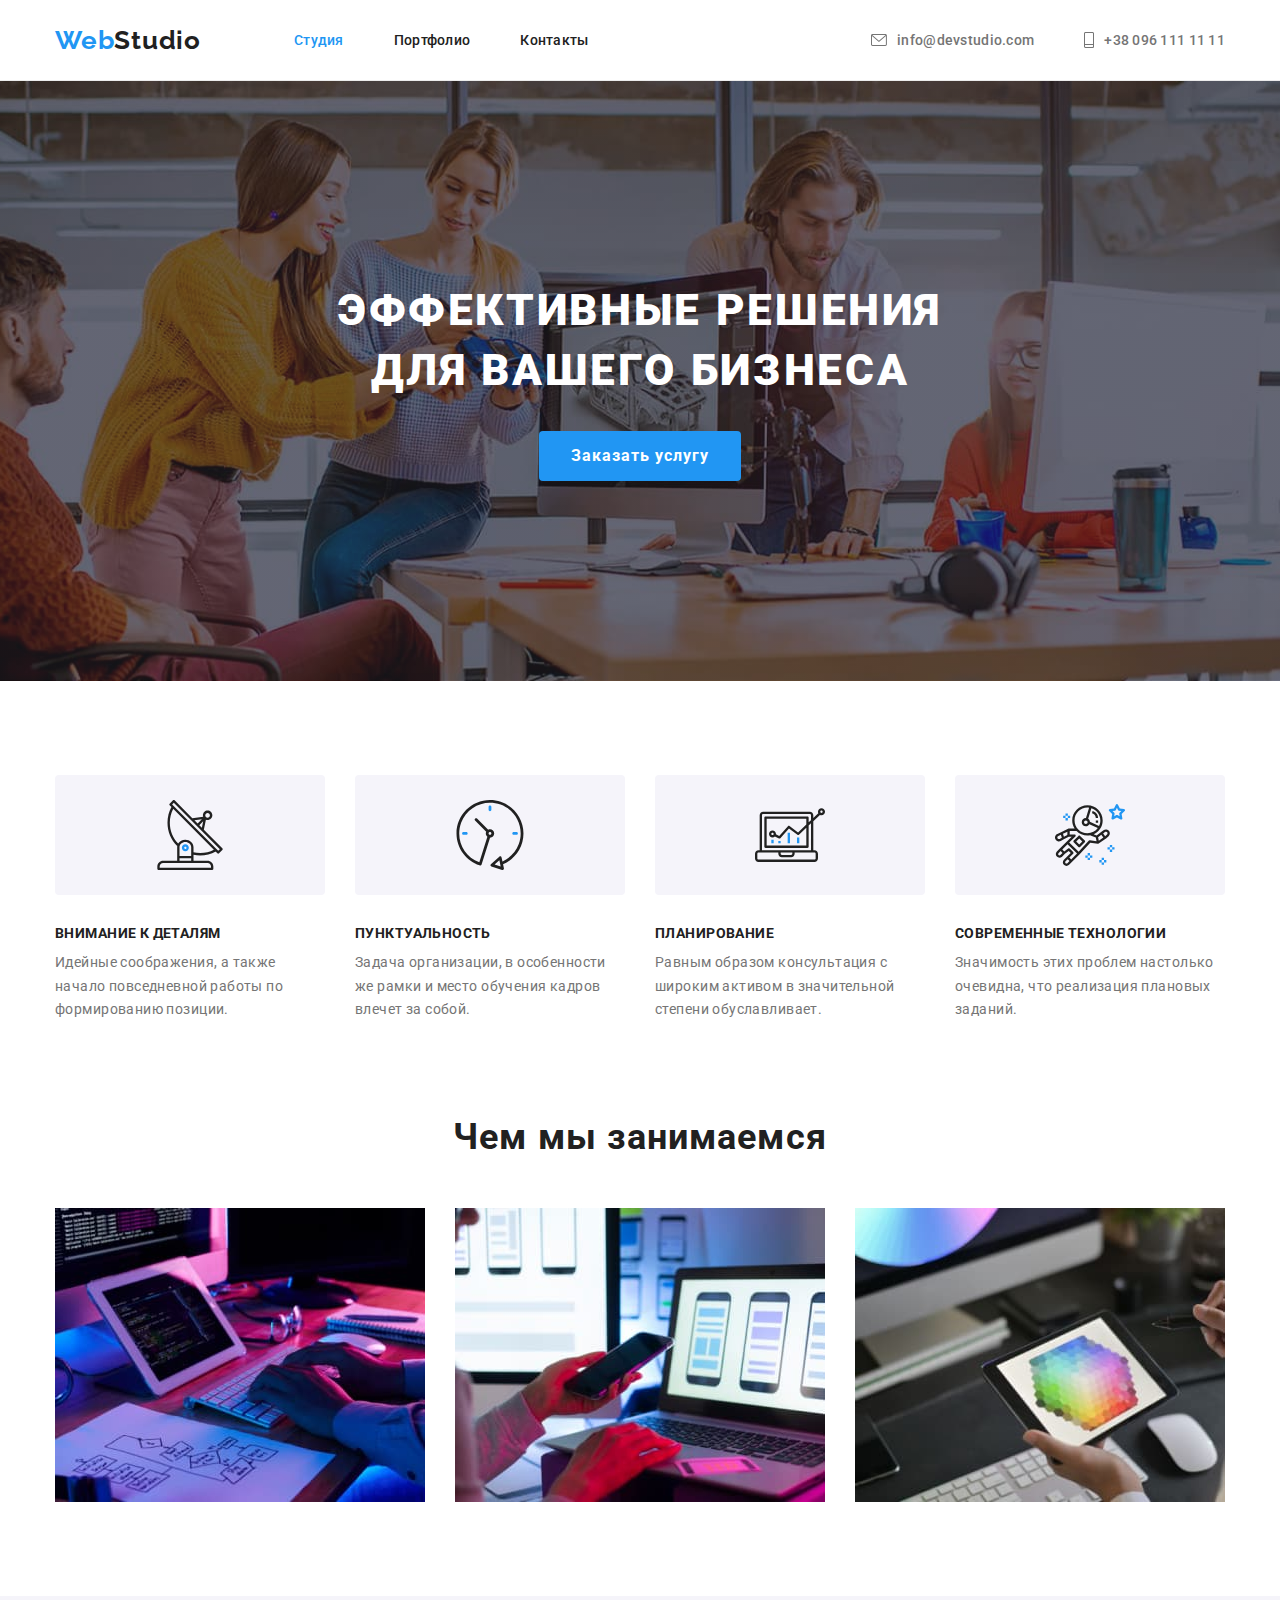
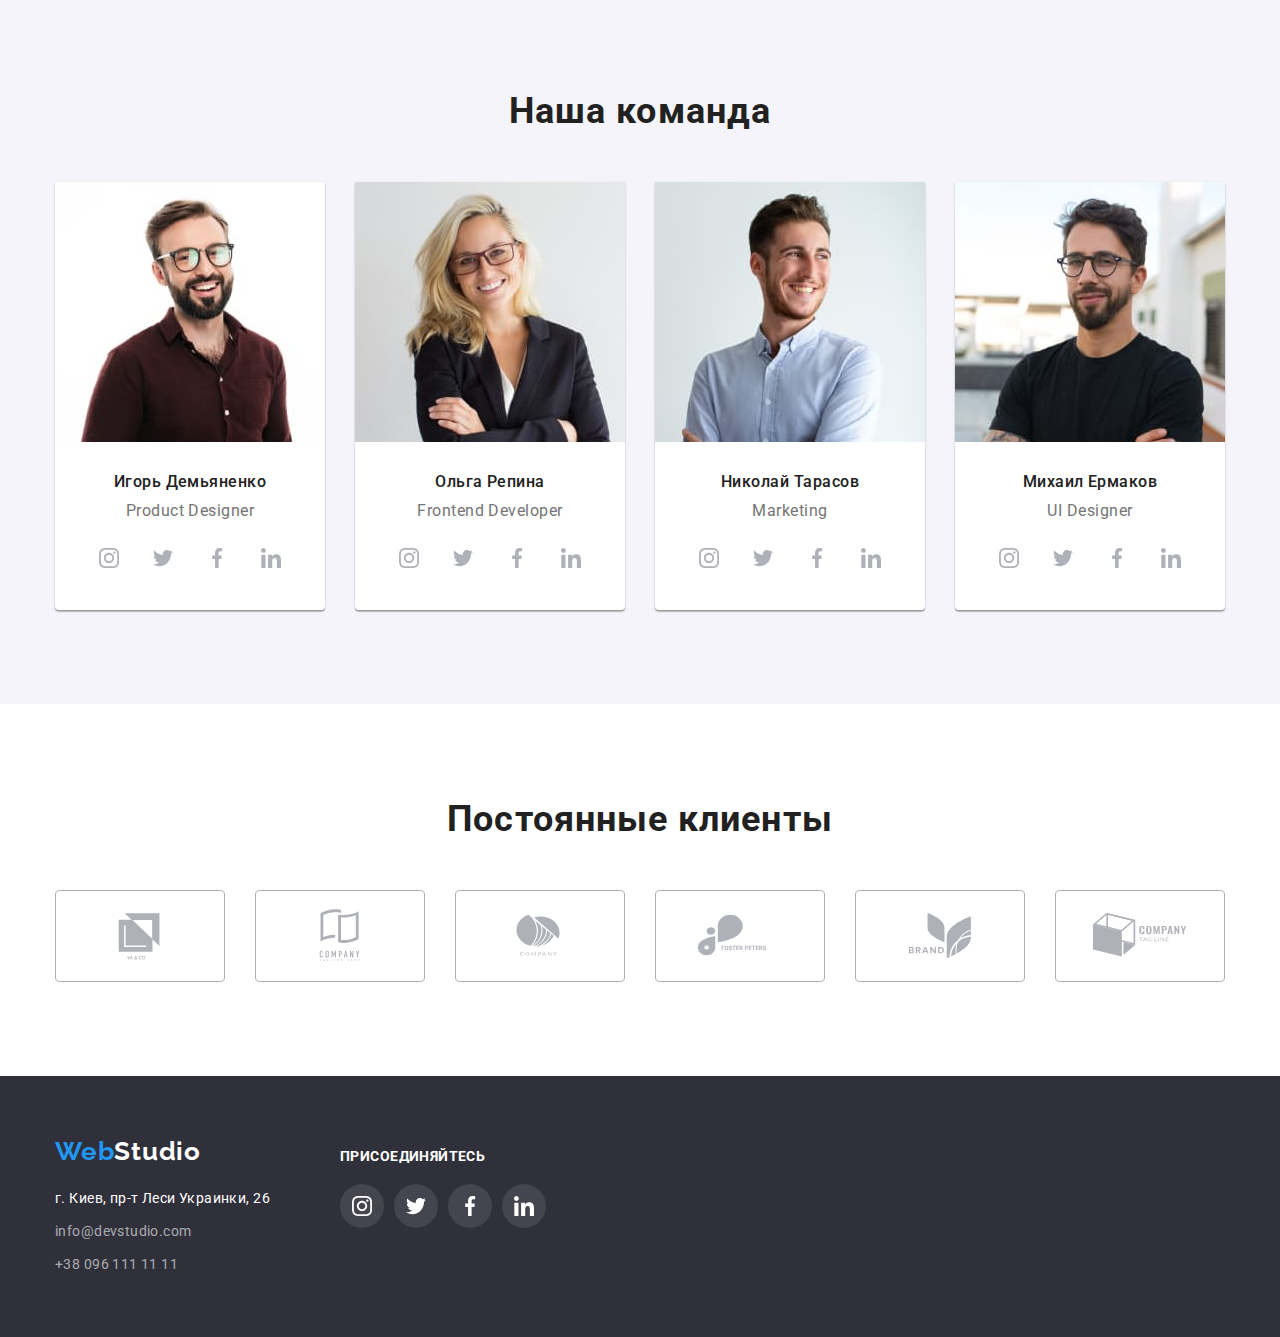
==== commit 1f64b388: "hw-04 CBC" ====
--- a/index.html
+++ b/index.html
@@ -289,54 +289,55 @@
                         </li>
                     </ul>
             </div>
-            </section>
+            </section>            
             <section class="clients section">
                 <div class="container">
                     <h2 class="clients-title">Постоянные клиенты</h2>
                     <ul class="clients__list list">
                         <li class="clients__item">
-                            <a href="" class="clients__link">
+                            <a href="" class="clients__link link">
                                 <svg class="clients__icon">
                                     <use href="./images/icons.svg#icon-Logo-1"></use>
                                 </svg>
                             </a>
                         </li>
                         <li class="clients__item">
-                            <a href="" class="clients__link">
+                            <a href="" class="clients__link link">
                                 <svg class="clients__icon">
                                     <use href="./images/icons.svg#icon-Logo-2"></use>
                                 </svg>
                             </a>
                         </li>
                         <li class="clients__item">
-                            <a href="" class="clients__link">
+                            <a href="" class="clients__link link">
                                 <svg class="clients__icon">
                                     <use href="./images/icons.svg#icon-Logo-3"></use>
                                 </svg>
                             </a>
                         </li>
                         <li class="clients__item">
-                            <a href="" class="clients__link">
+                            <a href="" class="clients__link link">
                                 <svg class="clients__icon">
                                     <use href="./images/icons.svg#icon-Logo-4"></use>
                                 </svg>
                             </a>
                         </li>
                         <li class="clients__item">
-                            <a href="" class="clients__link">
+                            <a href="" class="clients__link link">
                                 <svg class="clients__icon">
                                     <use href="./images/icons.svg#icon-Logo-5"></use>
                                 </svg>
                             </a>
                         </li>
                         <li class="clients__item">
-                            <a href="" class="clients__link">
+                            <a href="" class="clients__link link">
                                 <svg class="clients__icon">
                                     <use href="./images/icons.svg#icon-Logo-6"></use>
                                 </svg>
                             </a>
                         </li>
                     </ul>
+                </div>
             </section>
     </main>
     <footer class="page-footer">
--- a/css/styles.css
+++ b/css/styles.css
@@ -348,6 +348,8 @@
   /* padding-bottom: 30px; */
   background-color: var(--bgc-light);
   border-radius: 0px 0px 4px 4px;
+  box-shadow: 0px 2px 1px 0px rgba(0, 0, 0, 0.2), 0px 1px 1px 0px rgba(0, 0, 0, 0.14),
+    0px 1px 3px 0px rgba(0, 0, 0, 0.12);
   /* outline: 1px solid blue; */
 }
 .team-item:not(:last-child) {
@@ -386,7 +388,7 @@
 
 .team__socials-link,
 .footer__socials-link {
-  outline: 1px solid black;
+  /* outline: 1px solid black; */
   display: flex;
   align-items: center;
   justify-content: center;
@@ -421,8 +423,11 @@
   fill: var(--icon-primary);
 }
 
-/* КЛІЄНТИ */
-.clients__list {
+/* "КЛІЄНТИ" 
+ПОЧАТКОВИЙ ВАРІАНТ СТИЛІЗАЦІЇ СЕКЦІЇ
+ЗАЛИВКА ДЛЯ ІКОНОК ЗАДАНА НАПРЯМУ КЛАСУ .clients__icon
+БЕЗ НАСЛІДУВАННЯ КОЛЬОРУ ВІД БАТЬКІВСЬКИЙ ЛІНКІВ*/
+/* .clients__list {
   display: flex;
 }
 .clients__item {
@@ -450,13 +455,52 @@
   width: 106px;
   height: 60px;
   fill: var(--icon-primary);
-
-  /* padding: 16px 32px; */
 }
 
 .clients__link:hover .clients__icon,
 .clients__link:focus .clients__icon {
   fill: var(--accent-color);
+} */
+
+/* "КЛІЄНТИ" АЛЬТЕРНАТИВНІ СТИЛІ
+КОЛІР ЗАДАЄТЬСЯ СПИСКУ .clients__list,
+ТОДІ ЛІНКИ ЧЕРЕЗ КЛАС .link ЙОГО НАСЛІДУЮТЬ inherit, 
+ІКОНКИ clients__icon НАСЛІДУЮТЬ ЗАЛИВКУ ВІД КОЛЬОРУ clients__link */
+
+.clients__list {
+  display: flex;
+  color: var(--clients-link);
+}
+.clients__item {
+  flex-basis: calc((100% - 5 * 30px) / 6);
+}
+
+.clients__item:not(:last-child) {
+  margin-right: 30px;
+}
+
+.clients__link {
+  display: flex;
+  height: 92px;
+  border: 1px solid var(--clients-link);
+  border-radius: 4px;
+  align-items: center;
+  justify-content: center;
+}
+.clients__link:hover,
+.clients__link:focus {
+  border-color: var(--accent-color);
+}
+
+.clients__icon {
+  width: 106px;
+  height: 60px;
+  fill: currentColor;
+}
+
+.clients__link:hover .clients__icon,
+.clients__link:focus .clients__icon {
+  fill: currentColor;
 }
 
 /* ФУТЕР */
@@ -550,7 +594,13 @@
 }
 
 .portfolio-btn:hover,
-.portfolio-btn:focus,
+.portfolio-btn:focus {
+  background-color: var(--accent-color);
+  color: var(--bgc-light);
+  box-shadow: 0px 2px 2px 0px rgba(0, 0, 0, 0.12), 0px 1px 2px 0px rgba(0, 0, 0, 0.08),
+    0px 3px 1px 0px rgba(0, 0, 0, 0.1);
+}
+
 .current-btn {
   background-color: var(--accent-color);
   color: var(--bgc-light);
@@ -570,8 +620,15 @@
 }
 
 .portfolio-cards-link {
+  display: block;
   text-decoration: none;
 }
+
+.portfolio-cards-link:hover {
+  box-shadow: 1px 4px 6px 0px rgba(0, 0, 0, 0.16), 0px 4px 4px 0px rgba(0, 0, 0, 0.06),
+    0px 1px 1px 0px rgba(0, 0, 0, 0.12);
+}
+
 /* .portfolio-cards-link:hover,
 .portfolio-cards-link:focus {
   text-decoration: underline;
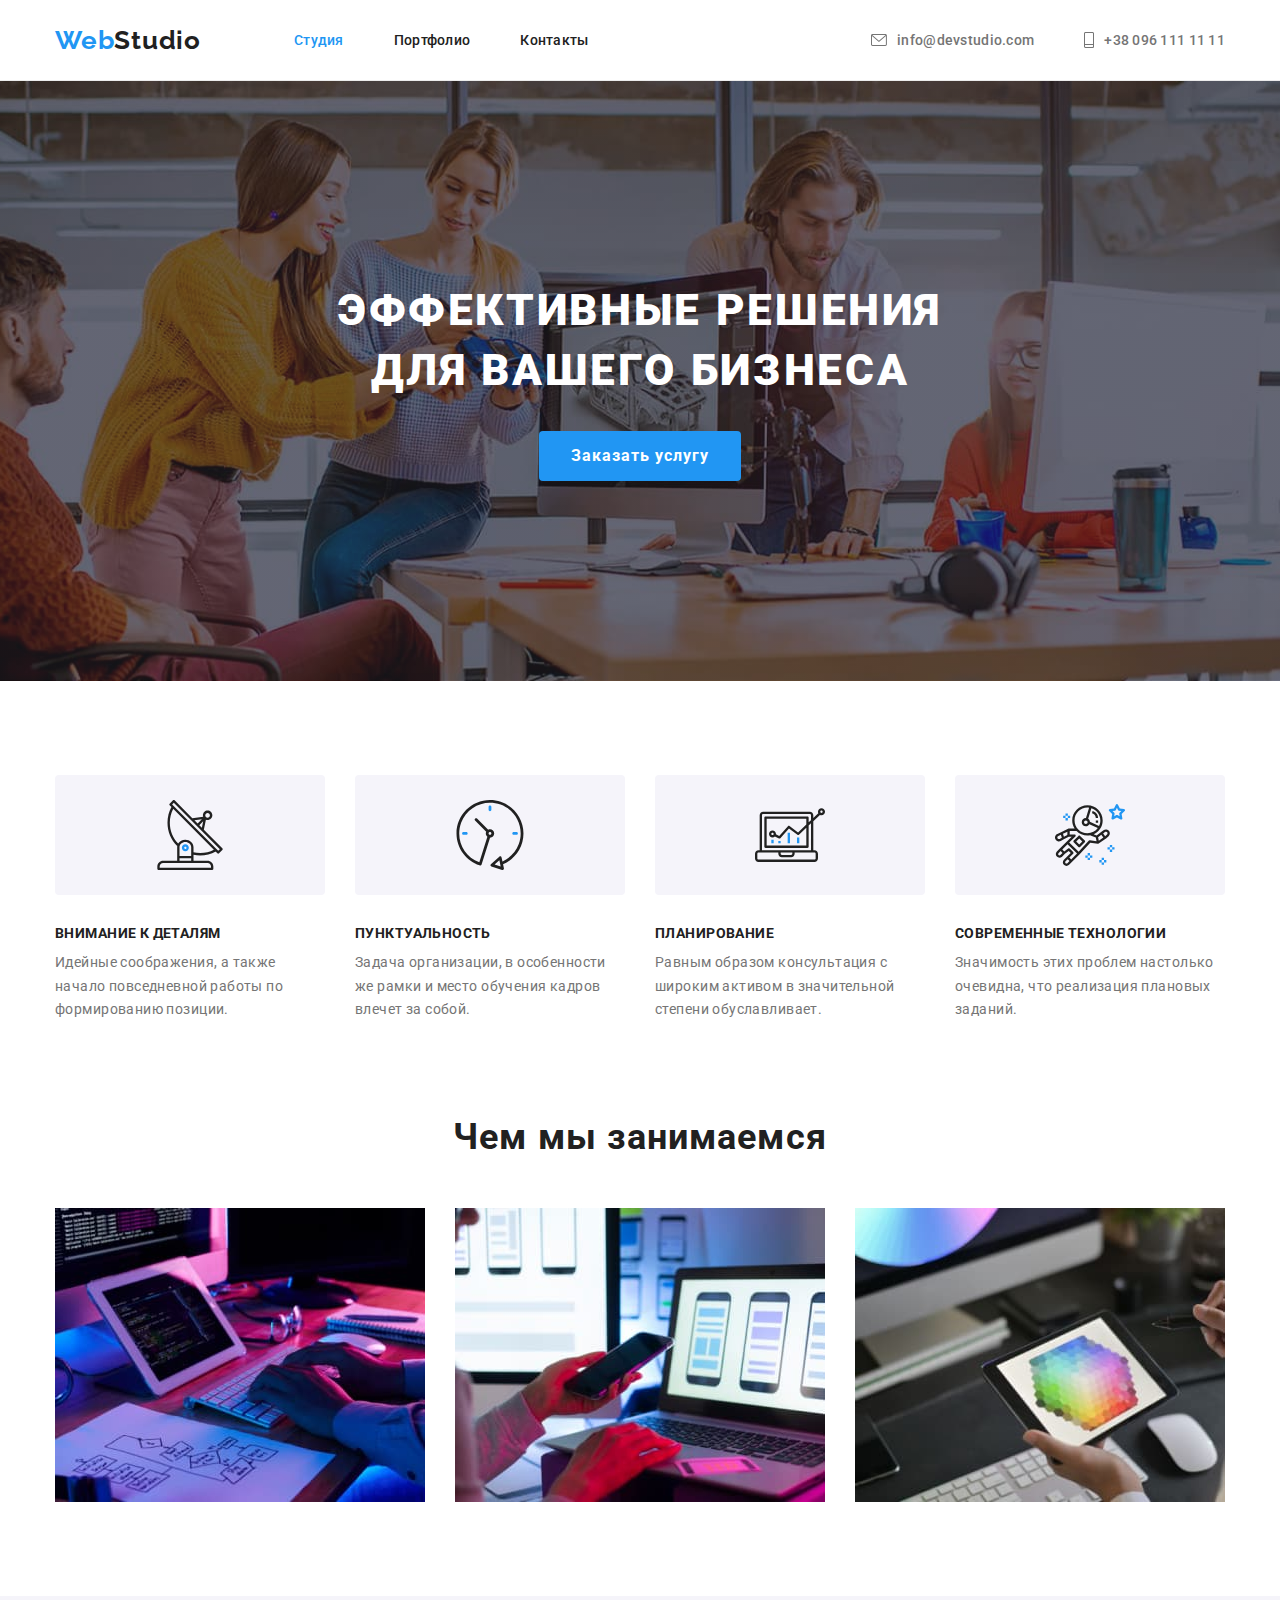
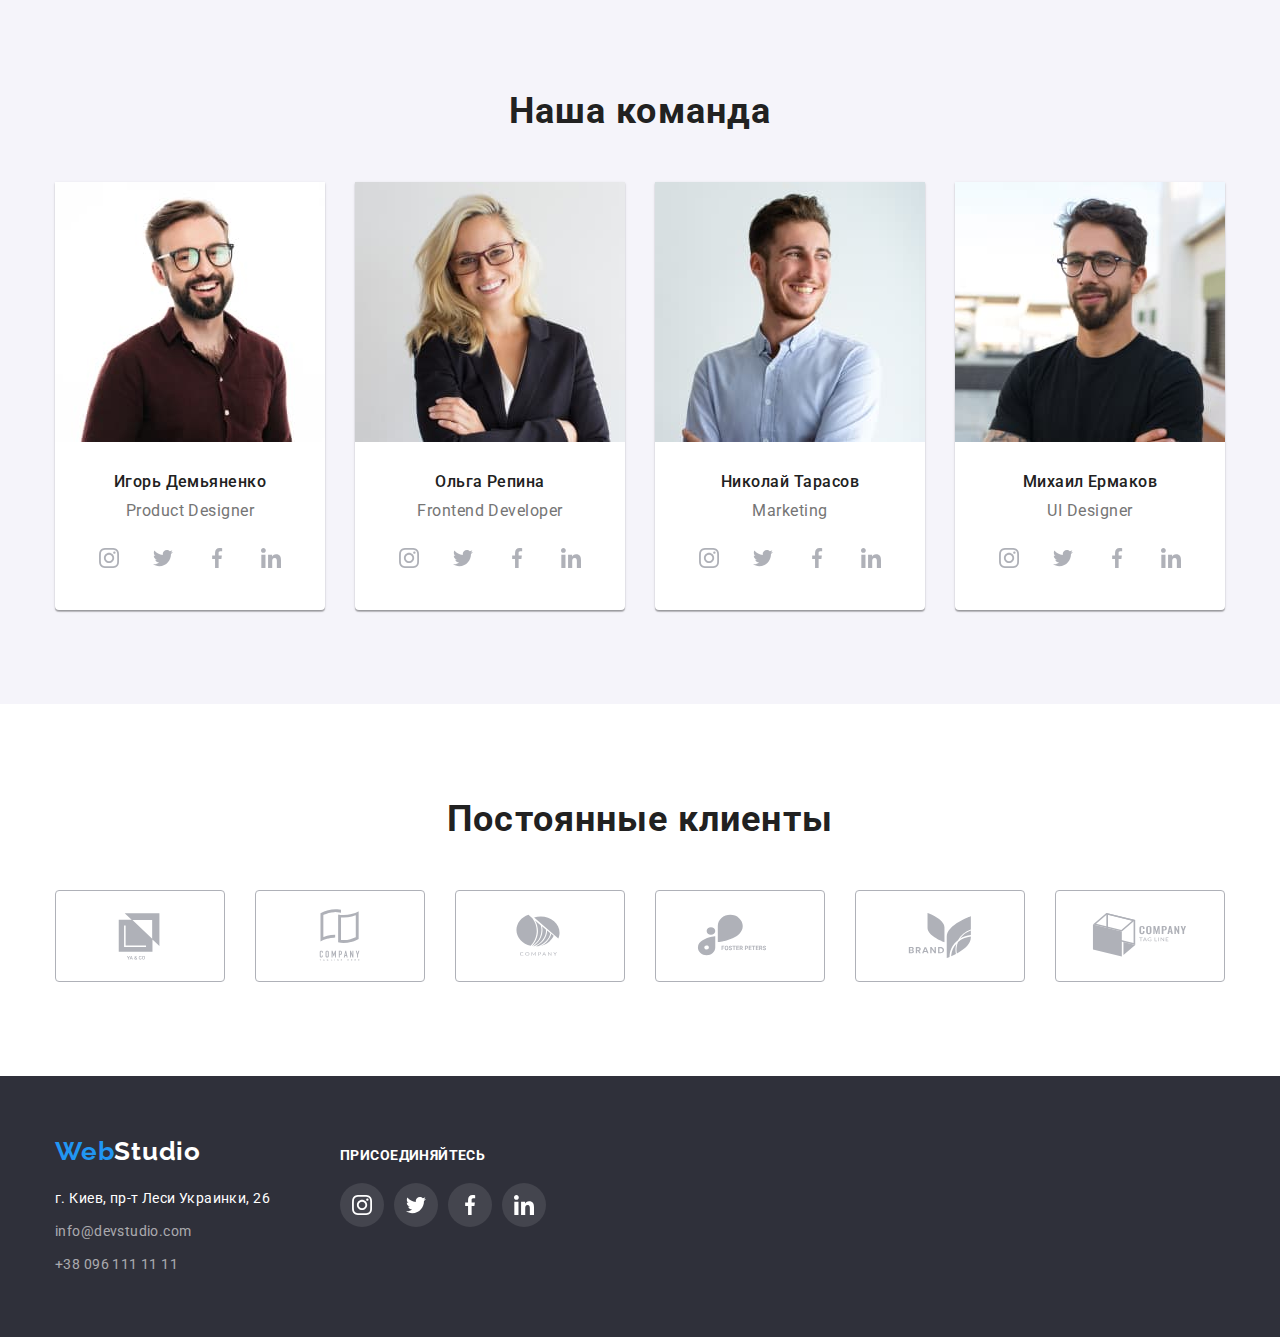
==== commit 4d45d5fb: "hw-04 AC" ====
--- a/index.html
+++ b/index.html
@@ -47,7 +47,6 @@
     <main>
         <!-- Hero -->
         <section class="hero">
-            <!-- ЧИ Є ПОТРЕБА КОНТЕНТ ГЕРОЯ ОБГОРТАТИ В DIV? -->
             <div class="container">
                             <h1 class="hero-title">Эффективные решения для вашего бизнеса</h1>
                             <button type="button" class="order-btn">Заказать услугу</button>
@@ -126,34 +125,34 @@
                                 <div class="team-text">
                                     <h3 class="team-member">Игорь Демьяненко</h3>
                                     <p class="team-position" lang="en">Product Designer</p>
-                                    <ul class="team__socials-list list">
-                                        <li class="team__socials-item">
-                                            <a href="" class="team__socials-link">
-                                                <svg class="team__socials-icon">
+                                    <ul class="socials-list list">
+                                        <li class="socials-item">
+                                            <a href="" class="socials-link">
+                                                <svg class="socials-icon">
                                                     <use href="./images/icons.svg#icon-instagram">
                                                     </use>
                                                 </svg>
                                             </a>
                                         </li>
-                                        <li class="team__socials-item">
-                                            <a href="" class="team__socials-link">
-                                                <svg class="team__socials-icon">
+                                        <li class="socials-item">
+                                            <a href="" class="socials-link">
+                                                <svg class="socials-icon">
                                                     <use href="./images/icons.svg#icon-twitter">
                                                     </use>
                                                 </svg>
                                             </a>
                                         </li>
-                                        <li class="team__socials-item">
-                                            <a href="" class="team__socials-link">
-                                                <svg class="team__socials-icon">
+                                        <li class="socials-item">
+                                            <a href="" class="socials-link">
+                                                <svg class="socials-icon">
                                                     <use href="./images/icons.svg#icon-facebook">
                                                     </use>
                                                 </svg>
                                             </a>
                                         </li>
-                                        <li class="team__socials-item">
-                                            <a href="" class="team__socials-link">
-                                                <svg class="team__socials-icon">
+                                        <li class="socials-item">
+                                            <a href="" class="socials-link">
+                                                <svg class="socials-icon">
                                                     <use href="./images/icons.svg#icon-linkedin">
                                                     </use>
                                                 </svg>
@@ -167,34 +166,34 @@
                             <div class="team-text">
                                 <h3 class="team-member">Ольга Репина</h3>
                                 <p class="team-position" lang="en">Frontend Developer</p>
-                                <ul class="team__socials-list list">
-                                    <li class="team__socials-item">
-                                        <a href="" class="team__socials-link">
-                                            <svg class="team__socials-icon">
+                                <ul class="socials-list list">
+                                    <li class="socials-item">
+                                        <a href="" class="socials-link">
+                                            <svg class="socials-icon">
                                                 <use href="./images/icons.svg#icon-instagram">
                                                 </use>
                                             </svg>
                                         </a>
                                     </li>
-                                    <li class="team__socials-item">
-                                        <a href="" class="team__socials-link">
-                                            <svg class="team__socials-icon">
+                                    <li class="socials-item">
+                                        <a href="" class="socials-link">
+                                            <svg class="socials-icon">
                                                 <use href="./images/icons.svg#icon-twitter">
                                                 </use>
                                             </svg>
                                         </a>
                                     </li>
-                                    <li class="team__socials-item">
-                                        <a href="" class="team__socials-link">
-                                            <svg class="team__socials-icon">
+                                    <li class="socials-item">
+                                        <a href="" class="socials-link">
+                                            <svg class="socials-icon">
                                                 <use href="./images/icons.svg#icon-facebook">
                                                 </use>
                                             </svg>
                                         </a>
                                     </li>
-                                    <li class="team__socials-item">
-                                        <a href="" class="team__socials-link">
-                                            <svg class="team__socials-icon">
+                                    <li class="socials-item">
+                                        <a href="" class="socials-link">
+                                            <svg class="socials-icon">
                                                 <use href="./images/icons.svg#icon-linkedin">
                                                 </use>
                                             </svg>
@@ -209,34 +208,34 @@
                                 <div class="team-text">
                                     <h3 class="team-member">Николай Тарасов</h3>
                                     <p class="team-position" lang="en">Marketing</p>
-                                   <ul class="team__socials-list list">
-                                       <li class="team__socials-item">
-                                           <a href="" class="team__socials-link">
-                                               <svg class="team__socials-icon" >
+                                   <ul class="socials-list list">
+                                       <li class="socials-item">
+                                           <a href="" class="socials-link">
+                                               <svg class="socials-icon" >
                                                    <use href="./images/icons.svg#icon-instagram">
                                             </use>
                                         </svg>
                                            </a>
                                        </li>
-                                    <li class="team__socials-item">
-                                        <a href="" class="team__socials-link">
-                                            <svg class="team__socials-icon">
+                                    <li class="socials-item">
+                                        <a href="" class="socials-link">
+                                            <svg class="socials-icon">
                                                 <use href="./images/icons.svg#icon-twitter">
                                                 </use>
                                             </svg>
                                         </a>
                                     </li>
-                                    <li class="team__socials-item">
-                                        <a href="" class="team__socials-link">
-                                            <svg class="team__socials-icon">
+                                    <li class="socials-item">
+                                        <a href="" class="socials-link">
+                                            <svg class="socials-icon">
                                                 <use href="./images/icons.svg#icon-facebook">
                                                 </use>
                                             </svg>
                                         </a>
                                     </li>
-                                    <li class="team__socials-item">
-                                        <a href="" class="team__socials-link">
-                                            <svg class="team__socials-icon">
+                                    <li class="socials-item">
+                                        <a href="" class="socials-link">
+                                            <svg class="socials-icon">
                                                 <use href="./images/icons.svg#icon-linkedin">
                                                 </use>
                                             </svg>
@@ -251,34 +250,34 @@
                                 <div class="team-text">
                                     <h3 class="team-member">Михаил Ермаков</h3>
                                     <p class="team-position" lang="en">UI Designer</p>
-                                    <ul class="team__socials-list list">
-                                        <li class="team__socials-item">
-                                            <a href="" class="team__socials-link">
-                                                <svg class="team__socials-icon">
+                                    <ul class="socials-list list">
+                                        <li class="socials-item">
+                                            <a href="" class="socials-link">
+                                                <svg class="socials-icon">
                                                     <use href="./images/icons.svg#icon-instagram">
                                                     </use>
                                                 </svg>
                                             </a>
                                         </li>
-                                        <li class="team__socials-item">
-                                            <a href="" class="team__socials-link">
-                                                <svg class="team__socials-icon">
+                                        <li class="socials-item">
+                                            <a href="" class="socials-link">
+                                                <svg class="socials-icon">
                                                     <use href="./images/icons.svg#icon-twitter">
                                                     </use>
                                                 </svg>
                                             </a>
                                         </li>
-                                        <li class="team__socials-item">
-                                            <a href="" class="team__socials-link">
-                                                <svg class="team__socials-icon">
+                                        <li class="socials-item">
+                                            <a href="" class="socials-link">
+                                                <svg class="socials-icon">
                                                     <use href="./images/icons.svg#icon-facebook">
                                                     </use>
                                                 </svg>
                                             </a>
                                         </li>
-                                        <li class="team__socials-item">
-                                            <a href="" class="team__socials-link">
-                                                <svg class="team__socials-icon">
+                                        <li class="socials-item">
+                                            <a href="" class="socials-link">
+                                                <svg class="socials-icon">
                                                     <use href="./images/icons.svg#icon-linkedin">
                                                     </use>
                                                 </svg>
@@ -357,34 +356,34 @@
         </div>
         <div class="footer_socials">
             <h2 class="footer__title">присоединяйтесь</h2>
-            <ul class="footer__socials-list list">
-                <li class="footer__socials-item">
-                    <a href="" class="footer__socials-link">
-                        <svg class="footer__socials-icon">
+            <ul class="socials-list list">
+                <li class="socials-item">
+                    <a href="" class="socials-link">
+                        <svg class="socials-icon">
                             <use href="./images/icons.svg#icon-instagram">
                             </use>
                         </svg>
                     </a>
                 </li>
-                <li class="footer__socials-item">
-                    <a href="" class="footer__socials-link">
-                        <svg class="footer__socials-icon">
+                <li class="socials-item">
+                    <a href="" class="socials-link">
+                        <svg class="socials-icon">
                             <use href="./images/icons.svg#icon-twitter">
                             </use>
                         </svg>
                     </a>
                 </li>
-                <li class="footer__socials-item">
-                    <a href="" class="footer__socials-link">
-                        <svg class="footer__socials-icon">
+                <li class="socials-item">
+                    <a href="" class="socials-link">
+                        <svg class="socials-icon">
                             <use href="./images/icons.svg#icon-facebook">
                             </use>
                         </svg>
                     </a>
                 </li>
-                <li class="footer__socials-item">
-                    <a href="" class="footer__socials-link">
-                        <svg class="footer__socials-icon">
+                <li class="socials-item">
+                    <a href="" class="socials-link">
+                        <svg class="socials-icon">
                             <use href="./images/icons.svg#icon-linkedin">
                             </use>
                         </svg>
--- a/css/styles.css
+++ b/css/styles.css
@@ -98,8 +98,8 @@
 }
 
 .header-contacts-item {
-  padding-top: 32px;
-  padding-bottom: 32px;
+  /* padding-top: 32px;
+  padding-bottom: 32px; */
 }
 
 .header-contacts-item:not(:first-child) {
@@ -116,6 +116,8 @@
 .header-contacts-tel {
   display: flex;
   align-items: center;
+  padding-top: 32px;
+  padding-bottom: 32px;
 }
 .header__mail-icon,
 .header__phone-icon {
@@ -169,16 +171,17 @@
 
 /* ГЕРОЙ */
 .hero {
+  /* margin: 0 auto; */
   padding-top: 200px;
   padding-bottom: 200px;
-  /* max-width: 1600px; */
+  max-width: 100%;
 
   background-color: var(--bgc-dark);
   background-image: linear-gradient(rgba(47, 48, 58, 0.4), rgba(47, 48, 58, 0.4)),
     url(../images/hero/hero_bgimg.jpg);
   background-repeat: no-repeat;
   background-position: center;
-  background-size: 1600px;
+  background-size: cover;
 
   text-align: center;
 }
@@ -376,18 +379,18 @@
   /* font-weight: 400; */
   color: var(--secondary-color);
 }
-
-.team__socials-list {
+.socials-list {
   display: flex;
   justify-content: center;
 }
 
-.team__socials-item:not(:last-child) {
+.team .socials-list {
+  padding: 0 32px;
+}
+.socials-item:not(:last-child) {
   margin-right: 10px;
 }
-
-.team__socials-link,
-.footer__socials-link {
+.socials-link {
   /* outline: 1px solid black; */
   display: flex;
   align-items: center;
@@ -397,27 +400,34 @@
   border-radius: 50%;
 }
 
-.team__socials-link {
+.team .socials-link {
   background-color: var(--bgc-light);
-}
-
-.team__socials-link:hover,
-.footer__socials-link:hover,
-.team__socials-link:focus,
-.footer__socials-link:focus {
+  color: var(--icon-primary);
+}
+
+.socials-link:hover,
+.socials-link:focus,
+.page-footer .socials-link:hover,
+.page-footer .socials-link:focus {
   background-color: var(--accent-color);
-}
-
-.team__socials-link:hover .team__socials-icon,
+  color: var(--titles-light);
+}
+
+/* .team__socials-link:hover .team__socials-icon,
 .team__socials-link:focus .team__socials-icon {
   fill: var(--titles-light);
-}
-
-.team__socials-icon,
+} */
+.socials-icon {
+  width: 20px;
+  height: 20px;
+  fill: currentColor;
+}
+
+/* .team__socials-icon,
 .footer__socials-icon {
   width: 20px;
   height: 20px;
-}
+} */
 
 .team__socials-icon {
   fill: var(--icon-primary);
@@ -515,6 +525,7 @@
 
 .footer-container {
   display: flex;
+  align-items: baseline;
 }
 
 .footer_left-side {
@@ -540,7 +551,6 @@
 }
 
 .footer_socials {
-  padding-top: 12px;
   width: 206px;
 }
 
@@ -553,18 +563,19 @@
   letter-spacing: 0.03em;
 }
 
-.footer__socials-list {
+/* .footer__socials-list {
   display: flex;
   justify-content: space-between;
-}
-
-.footer__socials-link {
+} */
+
+.page-footer .socials-link {
   background-color: var(--bgc-footer-socials);
-}
-
-.footer__socials-icon {
+  color: inherit;
+}
+
+/* .footer__socials-icon {
   fill: var(--bgc-light);
-}
+} */
 
 /* СТОРІНКА "ПОРТФОЛІО" */
 /* КНОПКИ */
@@ -624,7 +635,8 @@
   text-decoration: none;
 }
 
-.portfolio-cards-link:hover {
+.portfolio-cards-link:hover,
+.portfolio-cards-link:focus {
   box-shadow: 1px 4px 6px 0px rgba(0, 0, 0, 0.16), 0px 4px 4px 0px rgba(0, 0, 0, 0.06),
     0px 1px 1px 0px rgba(0, 0, 0, 0.12);
 }
